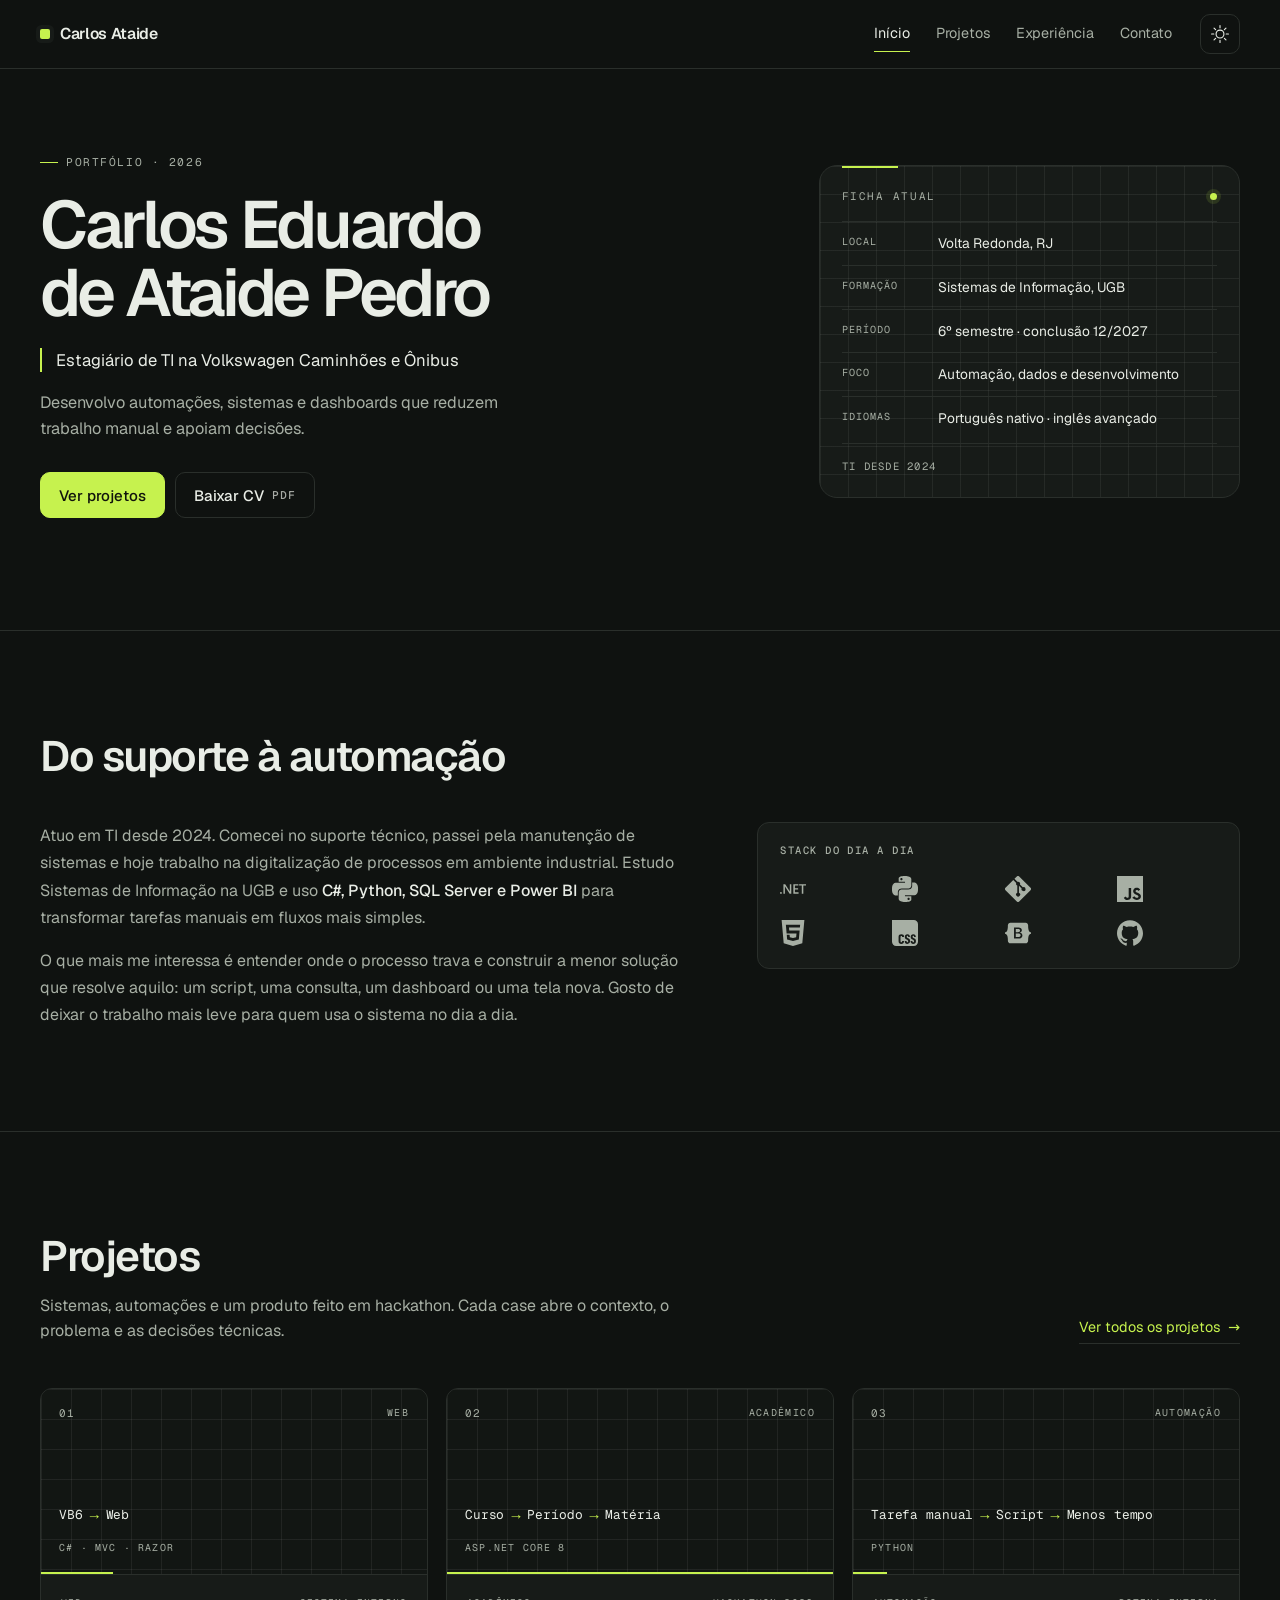
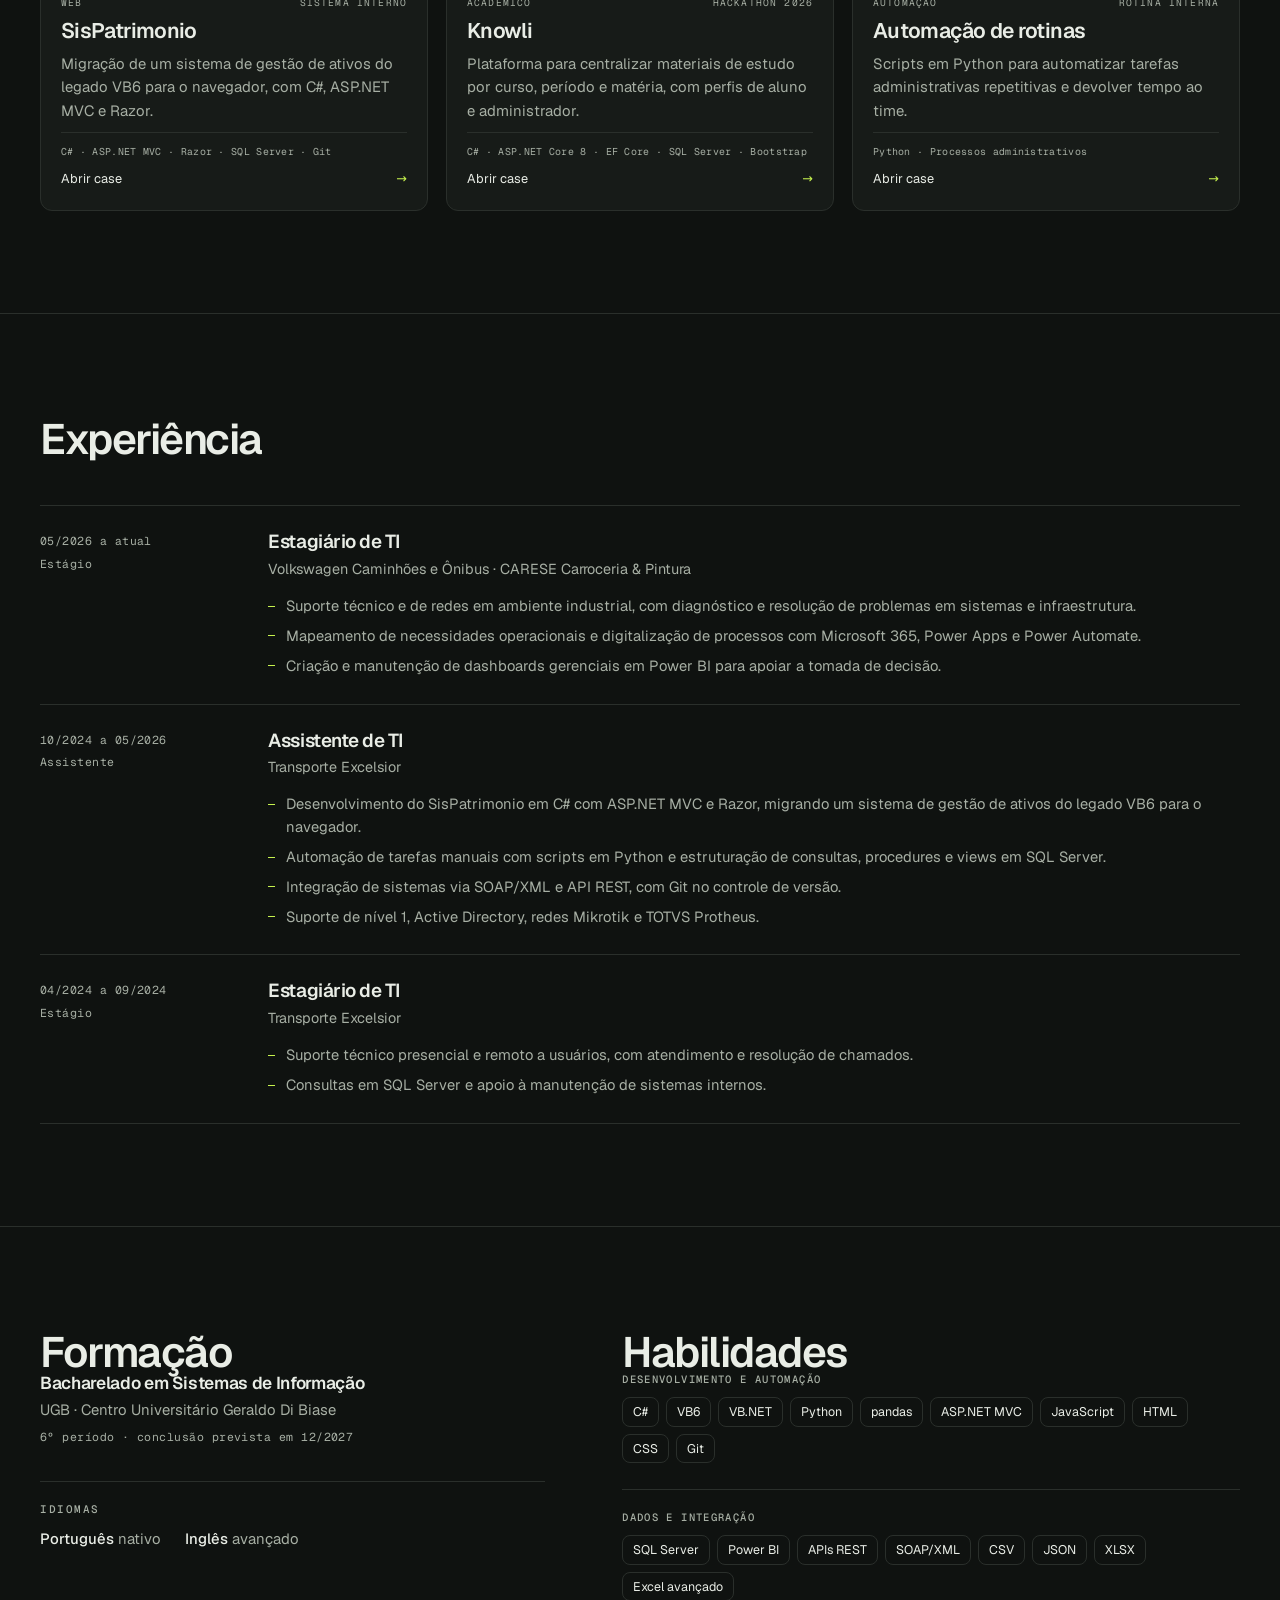
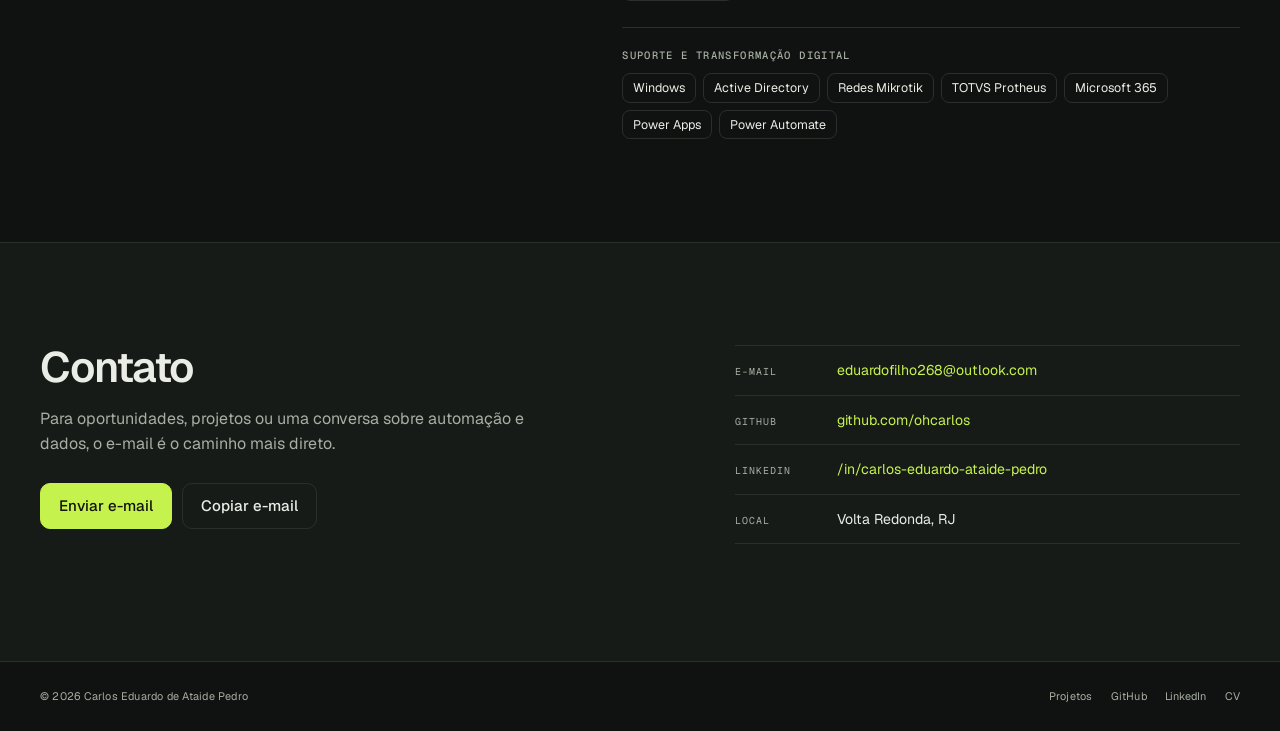
==== index.html @ 1934bbf5 "Portfolio: site pessoal com pagina de projetos" ====
<!doctype html>
<html lang="pt-BR" data-theme="dark">
<head>
  <meta charset="utf-8">
  <meta name="viewport" content="width=device-width, initial-scale=1">
  <title>Carlos Eduardo de Ataide Pedro | Portfólio</title>
  <meta name="description" content="Portfólio de Carlos Eduardo de Ataide Pedro, estudante de Sistemas de Informação em Volta Redonda, RJ. Projetos de desenvolvimento, automação e dados.">
  <meta name="theme-color" content="#0F1210">
  <meta property="og:title" content="Carlos Eduardo de Ataide Pedro | Portfólio">
  <meta property="og:description" content="Estagiário de TI em Volta Redonda, RJ. Sistemas, automação e dados.">
  <meta property="og:type" content="website">
  <meta property="og:locale" content="pt_BR">
  <link rel="icon" href="assets/img/favicon.svg" type="image/svg+xml">
  <script>
    (function () {
      document.documentElement.classList.add("js");
      try {
        var theme = localStorage.getItem("theme");
        if (theme === "light" || theme === "dark") {
          document.documentElement.dataset.theme = theme;
        }
      } catch (error) {}
    })();
  </script>
  <link rel="preload" href="assets/fonts/geist-latin-wght-normal.woff2" as="font" type="font/woff2" crossorigin>
  <link rel="preload" href="assets/fonts/geist-mono-latin-wght-normal.woff2" as="font" type="font/woff2" crossorigin>
  <link rel="stylesheet" href="assets/css/style.css">
  <script src="assets/js/site.js" defer></script>
</head>
<body>
  <a class="skip-link" href="#main-content">Pular para o conteúdo</a>

  <header class="site-header">
    <div class="wrap header-inner">
      <a class="brand" href="index.html" aria-label="Carlos Ataide, início">
        <span class="brand-mark" aria-hidden="true"></span>
        <span class="brand-text">Carlos Ataide</span>
      </a>

      <nav class="site-nav" id="site-nav" aria-label="Principal">
        <ul>
          <li><a href="index.html" data-nav="inicio" aria-current="page">Início</a></li>
          <li><a href="projetos.html" data-nav="projetos">Projetos</a></li>
          <li><a href="index.html#experiencia" data-nav="experiencia">Experiência</a></li>
          <li><a href="index.html#contato" data-nav="contato">Contato</a></li>
        </ul>
      </nav>

      <div class="header-actions">
        <button class="theme-toggle" type="button" data-theme-toggle aria-label="Ativar tema claro">
          <svg class="icon icon-sun" viewBox="0 0 16 16" fill="currentColor" aria-hidden="true" focusable="false">
            <path d="M8 11a3 3 0 1 1 0-6 3 3 0 0 1 0 6m0 1a4 4 0 1 0 0-8 4 4 0 0 0 0 8M8 0a.5.5 0 0 1 .5.5v2a.5.5 0 0 1-1 0v-2A.5.5 0 0 1 8 0m0 13a.5.5 0 0 1 .5.5v2a.5.5 0 0 1-1 0v-2A.5.5 0 0 1 8 13m8-5a.5.5 0 0 1-.5.5h-2a.5.5 0 0 1 0-1h2a.5.5 0 0 1 .5.5M3 8a.5.5 0 0 1-.5.5h-2a.5.5 0 0 1 0-1h2A.5.5 0 0 1 3 8m10.657-5.657a.5.5 0 0 1 0 .707l-1.414 1.415a.5.5 0 1 1-.707-.708l1.414-1.414a.5.5 0 0 1 .707 0m-9.193 9.193a.5.5 0 0 1 0 .707L3.05 13.657a.5.5 0 0 1-.707-.707l1.414-1.414a.5.5 0 0 1 .707 0m9.193 2.121a.5.5 0 0 1-.707 0l-1.414-1.414a.5.5 0 0 1 .707-.707l1.414 1.414a.5.5 0 0 1 0 .707M4.464 4.465a.5.5 0 0 1-.707 0L2.343 3.05a.5.5 0 1 1 .707-.707l1.414 1.414a.5.5 0 0 1 0 .708"/>
          </svg>
          <svg class="icon icon-moon" viewBox="0 0 16 16" fill="currentColor" aria-hidden="true" focusable="false">
            <path d="M6 .278a.77.77 0 0 1 .08.858 7.2 7.2 0 0 0-.878 3.46c0 4.021 3.278 7.277 7.318 7.277q.792-.001 1.533-.16a.79.79 0 0 1 .81.316.73.73 0 0 1-.031.893A8.35 8.35 0 0 1 8.344 16C3.734 16 0 12.286 0 7.71 0 4.266 2.114 1.312 5.124.06A.75.75 0 0 1 6 .278M4.858 1.311A7.27 7.27 0 0 0 1.025 7.71c0 4.02 3.279 7.276 7.319 7.276a7.32 7.32 0 0 0 5.205-2.162q-.506.063-1.029.063c-4.61 0-8.343-3.714-8.343-8.29 0-1.167.242-2.278.681-3.286"/>
            <path d="M10.794 3.148a.217.217 0 0 1 .412 0l.387 1.162c.173.518.579.924 1.097 1.097l1.162.387a.217.217 0 0 1 0 .412l-1.162.387a1.73 1.73 0 0 0-1.097 1.097l-.387 1.162a.217.217 0 0 1-.412 0l-.387-1.162A1.73 1.73 0 0 0 9.31 6.593l-1.162-.387a.217.217 0 0 1 0-.412l1.162-.387a1.73 1.73 0 0 0 1.097-1.097zM13.863.099a.145.145 0 0 1 .274 0l.258.774c.115.346.386.617.732.732l.774.258a.145.145 0 0 1 0 .274l-.774.258a1.16 1.16 0 0 0-.732.732l-.258.774a.145.145 0 0 1-.274 0l-.258-.774a1.16 1.16 0 0 0-.732-.732l-.774-.258a.145.145 0 0 1 0-.274l.774-.258c.346-.115.617-.386.732-.732z"/>
          </svg>
        </button>
      </div>

      <button class="menu-toggle" type="button" data-menu-toggle aria-expanded="false" aria-controls="site-nav" aria-label="Abrir menu">
        <svg class="icon" viewBox="0 0 16 16" fill="currentColor" aria-hidden="true" focusable="false">
          <path fill-rule="evenodd" d="M2.5 12a.5.5 0 0 1 .5-.5h10a.5.5 0 0 1 0 1H3a.5.5 0 0 1-.5-.5m0-4a.5.5 0 0 1 .5-.5h10a.5.5 0 0 1 0 1H3a.5.5 0 0 1-.5-.5m0-4a.5.5 0 0 1 .5-.5h10a.5.5 0 0 1 0 1H3a.5.5 0 0 1-.5-.5"/>
        </svg>
      </button>
    </div>
  </header>

  <main id="main-content">
    <section class="hero" id="inicio" aria-labelledby="hero-title">
      <div class="wrap hero-grid">
        <div class="hero-copy" data-reveal>
          <p class="hero-kicker mono">Portfólio · 2026</p>
          <h1 class="hero-title" id="hero-title">Carlos Eduardo <span>de Ataide Pedro</span></h1>
          <p class="hero-role">Estagiário de TI na Volkswagen Caminhões e Ônibus</p>
          <p class="hero-sub">Desenvolvo automações, sistemas e dashboards que reduzem trabalho manual e apoiam decisões.</p>
          <div class="hero-actions">
            <a class="btn btn-primary" href="projetos.html">Ver projetos</a>
            <a class="btn btn-ghost" href="assets/CV_Carlos_Eduardo.pdf" download>Baixar CV <span class="mono" aria-hidden="true">PDF</span></a>
          </div>
        </div>

        <aside class="id-card" aria-label="Resumo do perfil" data-reveal>
          <div class="id-card-head mono">
            <span>Ficha atual</span>
            <span class="dot" aria-hidden="true"></span>
          </div>
          <dl>
            <div>
              <dt>Local</dt>
              <dd>Volta Redonda, RJ</dd>
            </div>
            <div>
              <dt>Formação</dt>
              <dd>Sistemas de Informação, UGB</dd>
            </div>
            <div>
              <dt>Período</dt>
              <dd>6º semestre · conclusão 12/2027</dd>
            </div>
            <div>
              <dt>Foco</dt>
              <dd>Automação, dados e desenvolvimento</dd>
            </div>
            <div>
              <dt>Idiomas</dt>
              <dd>Português nativo · inglês avançado</dd>
            </div>
          </dl>
          <p class="id-card-foot mono">TI desde 2024</p>
        </aside>
      </div>
    </section>

    <section class="section" id="sobre" aria-labelledby="sobre-title">
      <div class="wrap">
        <div class="section-head">
          <h2 id="sobre-title">Do suporte à automação</h2>
        </div>
        <div class="about-grid">
          <div class="prose" data-reveal>
            <p>Atuo em TI desde 2024. Comecei no suporte técnico, passei pela manutenção de sistemas e hoje trabalho na digitalização de processos em ambiente industrial. Estudo Sistemas de Informação na UGB e uso <strong>C#, Python, SQL Server e Power BI</strong> para transformar tarefas manuais em fluxos mais simples.</p>
            <p>O que mais me interessa é entender onde o processo trava e construir a menor solução que resolve aquilo: um script, uma consulta, um dashboard ou uma tela nova. Gosto de deixar o trabalho mais leve para quem usa o sistema no dia a dia.</p>
          </div>

          <aside class="stack-panel" aria-label="Tecnologias do dia a dia" data-reveal>
            <h3>Stack do dia a dia</h3>
            <ul class="logo-strip">
              <li><span class="logo logo-dotnet" role="img" aria-label=".NET"></span></li>
              <li><span class="logo logo-python" role="img" aria-label="Python"></span></li>
              <li><span class="logo logo-git" role="img" aria-label="Git"></span></li>
              <li><span class="logo logo-javascript" role="img" aria-label="JavaScript"></span></li>
              <li><span class="logo logo-html5" role="img" aria-label="HTML5"></span></li>
              <li><span class="logo logo-css" role="img" aria-label="CSS"></span></li>
              <li><span class="logo logo-bootstrap" role="img" aria-label="Bootstrap"></span></li>
              <li><span class="logo logo-github" role="img" aria-label="GitHub"></span></li>
            </ul>
          </aside>
        </div>
      </div>
    </section>

    <section class="section" id="projetos" aria-labelledby="projetos-title">
      <div class="wrap">
        <div class="section-head section-head-row">
          <div>
            <h2 id="projetos-title">Projetos</h2>
            <p class="section-lede">Sistemas, automações e um produto feito em hackathon. Cada case abre o contexto, o problema e as decisões técnicas.</p>
          </div>
          <a class="text-link" href="projetos.html">Ver todos os projetos <span aria-hidden="true">→</span></a>
        </div>

        <div class="project-grid" data-reveal>
          <a class="project-card" href="projetos.html#sispatrimonio">
            <div class="cover cover-a" aria-hidden="true">
              <span class="cover-index mono">01</span>
              <span class="cover-cat mono">Web</span>
              <span class="cover-flow mono"><span>VB6</span><span class="arrow">→</span><span>Web</span></span>
              <span class="cover-note mono">C# · MVC · Razor</span>
            </div>
            <div class="card-body">
              <div class="card-meta mono"><span>Web</span><span>Sistema interno</span></div>
              <h3 class="card-title">SisPatrimonio</h3>
              <p class="card-summary">Migração de um sistema de gestão de ativos do legado VB6 para o navegador, com C#, ASP.NET MVC e Razor.</p>
              <p class="card-stack mono">C# · ASP.NET MVC · Razor · SQL Server · Git</p>
              <span class="card-cta">Abrir case <span aria-hidden="true">→</span></span>
            </div>
          </a>

          <a class="project-card" href="projetos.html#knowli">
            <div class="cover cover-b" aria-hidden="true">
              <span class="cover-index mono">02</span>
              <span class="cover-cat mono">Acadêmico</span>
              <span class="cover-flow mono"><span>Curso</span><span class="arrow">→</span><span>Período</span><span class="arrow">→</span><span>Matéria</span></span>
              <span class="cover-note mono">ASP.NET Core 8</span>
            </div>
            <div class="card-body">
              <div class="card-meta mono"><span>Acadêmico</span><span>Hackathon 2026</span></div>
              <h3 class="card-title">Knowli</h3>
              <p class="card-summary">Plataforma para centralizar materiais de estudo por curso, período e matéria, com perfis de aluno e administrador.</p>
              <p class="card-stack mono">C# · ASP.NET Core 8 · EF Core · SQL Server · Bootstrap</p>
              <span class="card-cta">Abrir case <span aria-hidden="true">→</span></span>
            </div>
          </a>

          <a class="project-card" href="projetos.html#automacao">
            <div class="cover cover-c" aria-hidden="true">
              <span class="cover-index mono">03</span>
              <span class="cover-cat mono">Automação</span>
              <span class="cover-flow mono"><span>Tarefa manual</span><span class="arrow">→</span><span>Script</span><span class="arrow">→</span><span>Menos tempo</span></span>
              <span class="cover-note mono">Python</span>
            </div>
            <div class="card-body">
              <div class="card-meta mono"><span>Automação</span><span>Rotina interna</span></div>
              <h3 class="card-title">Automação de rotinas</h3>
              <p class="card-summary">Scripts em Python para automatizar tarefas administrativas repetitivas e devolver tempo ao time.</p>
              <p class="card-stack mono">Python · Processos administrativos</p>
              <span class="card-cta">Abrir case <span aria-hidden="true">→</span></span>
            </div>
          </a>
        </div>
      </div>
    </section>

    <section class="section" id="experiencia" aria-labelledby="experiencia-title">
      <div class="wrap">
        <div class="section-head">
          <h2 id="experiencia-title">Experiência</h2>
        </div>

        <ol class="timeline" data-reveal>
          <li class="timeline-item">
            <div class="timeline-meta mono">
              <span>05/2026 a atual</span>
              <span>Estágio</span>
            </div>
            <div class="timeline-body">
              <h3>Estagiário de TI</h3>
              <p class="timeline-org">Volkswagen Caminhões e Ônibus · CARESE Carroceria &amp; Pintura</p>
              <ul class="timeline-list">
                <li>Suporte técnico e de redes em ambiente industrial, com diagnóstico e resolução de problemas em sistemas e infraestrutura.</li>
                <li>Mapeamento de necessidades operacionais e digitalização de processos com Microsoft 365, Power Apps e Power Automate.</li>
                <li>Criação e manutenção de dashboards gerenciais em Power BI para apoiar a tomada de decisão.</li>
              </ul>
            </div>
          </li>

          <li class="timeline-item">
            <div class="timeline-meta mono">
              <span>10/2024 a 05/2026</span>
              <span>Assistente</span>
            </div>
            <div class="timeline-body">
              <h3>Assistente de TI</h3>
              <p class="timeline-org">Transporte Excelsior</p>
              <ul class="timeline-list">
                <li>Desenvolvimento do SisPatrimonio em C# com ASP.NET MVC e Razor, migrando um sistema de gestão de ativos do legado VB6 para o navegador.</li>
                <li>Automação de tarefas manuais com scripts em Python e estruturação de consultas, procedures e views em SQL Server.</li>
                <li>Integração de sistemas via SOAP/XML e API REST, com Git no controle de versão.</li>
                <li>Suporte de nível 1, Active Directory, redes Mikrotik e TOTVS Protheus.</li>
              </ul>
            </div>
          </li>

          <li class="timeline-item">
            <div class="timeline-meta mono">
              <span>04/2024 a 09/2024</span>
              <span>Estágio</span>
            </div>
            <div class="timeline-body">
              <h3>Estagiário de TI</h3>
              <p class="timeline-org">Transporte Excelsior</p>
              <ul class="timeline-list">
                <li>Suporte técnico presencial e remoto a usuários, com atendimento e resolução de chamados.</li>
                <li>Consultas em SQL Server e apoio à manutenção de sistemas internos.</li>
              </ul>
            </div>
          </li>
        </ol>
      </div>
    </section>

    <section class="section" id="formacao" aria-labelledby="formacao-title">
      <div class="wrap split-grid">
        <div data-reveal>
          <h2 id="formacao-title">Formação</h2>
          <div class="edu">
            <h3>Bacharelado em Sistemas de Informação</h3>
            <p>UGB · Centro Universitário Geraldo Di Biase</p>
            <p class="mono">6º período · conclusão prevista em 12/2027</p>
          </div>

          <h3 class="subhead">Idiomas</h3>
          <ul class="inline-list">
            <li><strong>Português</strong> nativo</li>
            <li><strong>Inglês</strong> avançado</li>
          </ul>
        </div>

        <div data-reveal>
          <h2>Habilidades</h2>

          <div class="skill-group">
            <h3>Desenvolvimento e automação</h3>
            <ul class="chips">
              <li>C#</li>
              <li>VB6</li>
              <li>VB.NET</li>
              <li>Python</li>
              <li>pandas</li>
              <li>ASP.NET MVC</li>
              <li>JavaScript</li>
              <li>HTML</li>
              <li>CSS</li>
              <li>Git</li>
            </ul>
          </div>

          <div class="skill-group">
            <h3>Dados e integração</h3>
            <ul class="chips">
              <li>SQL Server</li>
              <li>Power BI</li>
              <li>APIs REST</li>
              <li>SOAP/XML</li>
              <li>CSV</li>
              <li>JSON</li>
              <li>XLSX</li>
              <li>Excel avançado</li>
            </ul>
          </div>

          <div class="skill-group">
            <h3>Suporte e transformação digital</h3>
            <ul class="chips">
              <li>Windows</li>
              <li>Active Directory</li>
              <li>Redes Mikrotik</li>
              <li>TOTVS Protheus</li>
              <li>Microsoft 365</li>
              <li>Power Apps</li>
              <li>Power Automate</li>
            </ul>
          </div>
        </div>
      </div>
    </section>

    <section class="section section-contact" id="contato" aria-labelledby="contato-title">
      <div class="wrap contact-grid">
        <div data-reveal>
          <h2 id="contato-title">Contato</h2>
          <p class="contact-copy">Para oportunidades, projetos ou uma conversa sobre automação e dados, o e-mail é o caminho mais direto.</p>
          <div class="contact-actions">
            <a class="btn btn-primary" href="mailto:eduardofilho268@outlook.com">Enviar e-mail</a>
            <button class="btn btn-ghost" type="button" data-copy-email="eduardofilho268@outlook.com">Copiar e-mail</button>
          </div>
          <p class="copy-status mono" role="status" aria-live="polite" data-copy-status></p>
        </div>

        <ul class="contact-list" data-reveal>
          <li><span class="mono">E-mail</span><a href="mailto:eduardofilho268@outlook.com">eduardofilho268@outlook.com</a></li>
          <li><span class="mono">GitHub</span><a href="https://github.com/ohcarlos" target="_blank" rel="noopener noreferrer">github.com/ohcarlos<span class="sr-only"> (abre em nova aba)</span></a></li>
          <li><span class="mono">LinkedIn</span><a href="https://www.linkedin.com/in/carlos-eduardo-ataide-pedro-3435bb248/" target="_blank" rel="noopener noreferrer">/in/carlos-eduardo-ataide-pedro<span class="sr-only"> (abre em nova aba)</span></a></li>
          <li><span class="mono">Local</span><span>Volta Redonda, RJ</span></li>
        </ul>
      </div>
    </section>
  </main>

  <footer class="site-footer">
    <div class="wrap footer-inner">
      <p>© <span data-year>2026</span> Carlos Eduardo de Ataide Pedro</p>
      <ul class="footer-links">
        <li><a href="projetos.html">Projetos</a></li>
        <li><a href="https://github.com/ohcarlos" target="_blank" rel="noopener noreferrer">GitHub</a></li>
        <li><a href="https://www.linkedin.com/in/carlos-eduardo-ataide-pedro-3435bb248/" target="_blank" rel="noopener noreferrer">LinkedIn</a></li>
        <li><a href="assets/CV_Carlos_Eduardo.pdf" download>CV</a></li>
      </ul>
    </div>
  </footer>
</body>
</html>
---- assets/css/style.css ----
/* ==========================================================================
   Portfólio · Carlos Eduardo de Ataide Pedro
   Grafite + verde-lima. CSS nativo, sem build.
   Camadas: header 20, menu 30, dialog 100.
   ========================================================================== */

@font-face {
  font-family: "Geist";
  src: url("../fonts/geist-latin-wght-normal.woff2") format("woff2-variations");
  font-weight: 100 900;
  font-style: normal;
  font-display: swap;
  unicode-range: U+0000-00FF, U+0131, U+0152-0153, U+02BB-02BC, U+02C6, U+02DA,
    U+02DC, U+0304, U+0308, U+0329, U+2000-206F, U+20AC, U+2122, U+2191, U+2193,
    U+2212, U+2215, U+FEFF, U+FFFD;
}

@font-face {
  font-family: "Geist";
  src: url("../fonts/geist-latin-ext-wght-normal.woff2") format("woff2-variations");
  font-weight: 100 900;
  font-style: normal;
  font-display: swap;
  unicode-range: U+0100-02BA, U+02BD-02C5, U+02C7-02CC, U+02CE-02D7, U+02DD-02FF,
    U+0304, U+0308, U+0329, U+1D00-1DBF, U+1E00-1E9F, U+1EF2-1EFF, U+2020,
    U+20A0-20AB, U+20AD-20C0, U+2113, U+2C60-2C7F, U+A720-A7FF;
}

@font-face {
  font-family: "Geist Mono";
  src: url("../fonts/geist-mono-latin-wght-normal.woff2") format("woff2-variations");
  font-weight: 100 900;
  font-style: normal;
  font-display: swap;
  unicode-range: U+0000-00FF, U+0131, U+0152-0153, U+02BB-02BC, U+02C6, U+02DA,
    U+02DC, U+0304, U+0308, U+0329, U+2000-206F, U+20AC, U+2122, U+2191, U+2193,
    U+2212, U+2215, U+FEFF, U+FFFD;
}

@font-face {
  font-family: "Geist Mono";
  src: url("../fonts/geist-mono-latin-ext-wght-normal.woff2") format("woff2-variations");
  font-weight: 100 900;
  font-style: normal;
  font-display: swap;
  unicode-range: U+0100-02BA, U+02BD-02C5, U+02C7-02CC, U+02CE-02D7, U+02DD-02FF,
    U+0304, U+0308, U+0329, U+1D00-1DBF, U+1E00-1E9F, U+1EF2-1EFF, U+2020,
    U+20A0-20AB, U+20AD-20C0, U+2113, U+2C60-2C7F, U+A720-A7FF;
}

:root {
  color-scheme: dark;
  --base: #0f1210;
  --surface: #171b18;
  --surface-2: #1d221e;
  --cover: #121613;
  --text: #e9ede6;
  --muted: #a7afa4;
  --line: #2a2f2b;
  --accent: #c6f24e;
  --accent-strong: #d6f97a;
  --accent-ink: #10130c;
  --focus: #c6f24e;
  --link: #c6f24e;
  --grid: rgba(233, 237, 230, 0.07);
  --radius: 12px;
  --radius-lg: 18px;
  --pill: 999px;
  --max: 1200px;
  --font-sans: "Geist", ui-sans-serif, system-ui, -apple-system, "Segoe UI", sans-serif;
  --font-mono: "Geist Mono", ui-monospace, "Cascadia Mono", "Courier New", monospace;
  --ease: cubic-bezier(0.16, 1, 0.3, 1);
}

[data-theme="light"] {
  color-scheme: light;
  --base: #f2f4ee;
  --surface: #fafbf6;
  --surface-2: #e9ece4;
  --cover: #e6eae0;
  --text: #171b17;
  --muted: #55604f;
  --line: #d6dad1;
  --accent: #c6f24e;
  --accent-strong: #b8e63f;
  --accent-ink: #10130c;
  --focus: #3f5a00;
  --link: #3f5a00;
  --grid: rgba(23, 27, 23, 0.08);
}

*,
*::before,
*::after {
  box-sizing: border-box;
}

html {
  scroll-behavior: smooth;
  scroll-padding-top: 88px;
  -webkit-text-size-adjust: 100%;
}

body {
  margin: 0;
  background: var(--base);
  color: var(--text);
  font-family: var(--font-sans);
  font-size: 1rem;
  line-height: 1.6;
  -webkit-font-smoothing: antialiased;
  text-rendering: optimizeLegibility;
}

h1,
h2,
h3,
p,
dl,
dd,
figure {
  margin: 0;
}

h1,
h2,
h3 {
  font-weight: 600;
  line-height: 1.05;
  letter-spacing: -0.035em;
  text-wrap: balance;
}

ul,
ol {
  margin: 0;
  padding: 0;
}

a {
  color: var(--link);
  text-decoration-thickness: 1px;
  text-underline-offset: 3px;
}

a:hover {
  text-decoration-color: var(--accent);
}

button {
  font: inherit;
  color: inherit;
}

::selection {
  background: var(--accent);
  color: var(--accent-ink);
}

:focus-visible {
  outline: 2px solid var(--focus);
  outline-offset: 3px;
}

.mono {
  font-family: var(--font-mono);
  font-feature-settings: "ss01" 1;
}

.sr-only {
  position: absolute;
  width: 1px;
  height: 1px;
  padding: 0;
  margin: -1px;
  overflow: hidden;
  clip: rect(0, 0, 0, 0);
  white-space: nowrap;
  border: 0;
}

.skip-link {
  position: fixed;
  top: 12px;
  left: 12px;
  z-index: 200;
  padding: 10px 14px;
  border-radius: 8px;
  background: var(--accent);
  color: var(--accent-ink);
  font-weight: 600;
  text-decoration: none;
  transform: translateY(-160%);
  transition: transform 0.2s var(--ease);
}

.skip-link:focus {
  transform: translateY(0);
}

.wrap {
  width: min(100% - 40px, var(--max));
  margin-inline: auto;
}

/* Header ------------------------------------------------------------------ */

.site-header {
  position: sticky;
  top: 0;
  z-index: 20;
  background: var(--base);
  border-bottom: 1px solid var(--line);
}

.header-inner {
  display: flex;
  align-items: center;
  gap: 28px;
  min-height: 68px;
}

.brand {
  display: inline-flex;
  align-items: center;
  gap: 10px;
  color: var(--text);
  text-decoration: none;
  font-weight: 600;
  letter-spacing: -0.02em;
  white-space: nowrap;
}

.brand-mark {
  width: 10px;
  height: 10px;
  background: var(--accent);
  border-radius: 2px;
  box-shadow: 0 0 0 4px var(--surface);
}

.brand-text {
  font-size: 0.98rem;
}

.site-nav {
  margin-left: auto;
}

.site-nav ul {
  display: flex;
  align-items: center;
  gap: 26px;
  list-style: none;
}

.site-nav a {
  display: inline-block;
  padding: 6px 0;
  color: var(--muted);
  font-size: 0.9rem;
  text-decoration: none;
  border-bottom: 1px solid transparent;
  transition: color 0.2s ease, border-color 0.2s ease;
}

.site-nav a:hover {
  color: var(--text);
}

.site-nav a[aria-current] {
  color: var(--text);
  border-bottom-color: var(--accent);
}

.header-actions {
  display: flex;
  align-items: center;
  gap: 8px;
}

.menu-toggle,
.theme-toggle {
  display: inline-flex;
  align-items: center;
  justify-content: center;
  width: 40px;
  height: 40px;
  padding: 0;
  border: 1px solid var(--line);
  border-radius: 10px;
  background: transparent;
  color: var(--text);
  cursor: pointer;
  transition: border-color 0.2s ease, background-color 0.2s ease;
}

.menu-toggle:hover,
.theme-toggle:hover {
  border-color: var(--accent);
  background: var(--surface);
}

.menu-toggle {
  display: none;
}

.icon {
  width: 18px;
  height: 18px;
  display: block;
}

[data-theme="dark"] .icon-moon,
[data-theme="light"] .icon-sun {
  display: none;
}

/* Botões ------------------------------------------------------------------ */

.btn {
  display: inline-flex;
  align-items: center;
  justify-content: center;
  gap: 8px;
  min-height: 46px;
  padding: 0 18px;
  border: 1px solid transparent;
  border-radius: 10px;
  font-size: 0.94rem;
  font-weight: 500;
  line-height: 1;
  text-decoration: none;
  white-space: nowrap;
  cursor: pointer;
  transition: transform 0.18s var(--ease), background-color 0.18s ease,
    border-color 0.18s ease;
}

.btn:hover {
  transform: translateY(-1px);
}

.btn:active {
  transform: translateY(1px);
}

.btn-primary {
  background: var(--accent);
  border-color: var(--accent);
  color: var(--accent-ink);
}

.btn-primary:hover {
  background: var(--accent-strong);
  border-color: var(--accent-strong);
}

.btn-ghost {
  background: transparent;
  border-color: var(--line);
  color: var(--text);
}

.btn-ghost:hover {
  border-color: var(--accent);
  background: var(--surface);
}

/* Hero -------------------------------------------------------------------- */

.hero {
  padding-block: clamp(44px, 6vw, 76px) clamp(56px, 9vw, 112px);
}

.hero-grid {
  display: grid;
  grid-template-columns: minmax(0, 1.25fr) minmax(280px, 0.75fr);
  gap: clamp(32px, 6vw, 80px);
  align-items: center;
}

.hero-kicker {
  display: inline-flex;
  align-items: center;
  gap: 8px;
  margin-bottom: 20px;
  color: var(--muted);
  font-size: 0.7rem;
  letter-spacing: 0.14em;
  text-transform: uppercase;
}

.hero-kicker::before {
  content: "";
  width: 18px;
  height: 1px;
  background: var(--accent);
}

.hero-title {
  font-size: clamp(2.6rem, 5.2vw, 4.35rem);
  line-height: 1.01;
  letter-spacing: -0.05em;
  max-width: 13ch;
}

.hero-title span {
  display: block;
}

.hero-role {
  margin-top: 22px;
  padding-left: 14px;
  border-left: 2px solid var(--accent);
  font-size: clamp(1rem, 1.3vw, 1.12rem);
  line-height: 1.45;
}

.hero-sub {
  margin-top: 18px;
  max-width: 46ch;
  color: var(--muted);
  font-size: 1.02rem;
  line-height: 1.6;
}

.hero-actions {
  display: flex;
  flex-wrap: wrap;
  gap: 10px;
  margin-top: 30px;
}

.hero-actions .mono {
  font-size: 0.7rem;
  letter-spacing: 0.1em;
  opacity: 0.7;
}

/* Ficha de identificação -------------------------------------------------- */

.id-card {
  position: relative;
  padding: 22px;
  border: 1px solid var(--line);
  border-radius: var(--radius-lg);
  background-color: var(--surface);
  background-image: linear-gradient(var(--grid) 1px, transparent 1px),
    linear-gradient(90deg, var(--grid) 1px, transparent 1px);
  background-size: 28px 28px;
  overflow: hidden;
}

.id-card::after {
  content: "";
  position: absolute;
  top: 0;
  left: 22px;
  width: 56px;
  height: 2px;
  background: var(--accent);
}

.id-card-head {
  display: flex;
  align-items: center;
  justify-content: space-between;
  padding-bottom: 16px;
  color: var(--muted);
  font-size: 0.68rem;
  letter-spacing: 0.14em;
  text-transform: uppercase;
}

.dot {
  width: 7px;
  height: 7px;
  border-radius: 50%;
  background: var(--accent);
  box-shadow: 0 0 0 4px rgba(198, 242, 78, 0.12);
}

.id-card dl > div {
  display: grid;
  grid-template-columns: 84px minmax(0, 1fr);
  gap: 12px;
  padding: 11px 0;
  border-top: 1px solid var(--line);
}

.id-card dt {
  color: var(--muted);
  font-family: var(--font-mono);
  font-size: 0.63rem;
  letter-spacing: 0.1em;
  text-transform: uppercase;
  line-height: 1.8;
}

.id-card dd {
  font-size: 0.86rem;
  line-height: 1.5;
}

.id-card-foot {
  margin-top: 4px;
  padding-top: 14px;
  border-top: 1px solid var(--line);
  color: var(--muted);
  font-size: 0.66rem;
  letter-spacing: 0.12em;
  text-transform: uppercase;
}

/* Seções ------------------------------------------------------------------ */

.section {
  padding-block: clamp(56px, 8vw, 104px);
  border-top: 1px solid var(--line);
  scroll-margin-top: 84px;
}

.section-head {
  margin-bottom: clamp(28px, 4vw, 44px);
}

.section-head-row {
  display: flex;
  align-items: flex-end;
  justify-content: space-between;
  gap: 24px;
  flex-wrap: wrap;
}

h2 {
  font-size: clamp(1.85rem, 3.4vw, 2.65rem);
}

.section-lede {
  margin-top: 14px;
  max-width: 62ch;
  color: var(--muted);
  font-size: 1rem;
}

.text-link {
  display: inline-flex;
  align-items: center;
  gap: 8px;
  font-size: 0.9rem;
  text-decoration: none;
  padding-bottom: 4px;
  border-bottom: 1px solid var(--line);
}

.text-link:hover {
  border-bottom-color: var(--accent);
}

.text-link span {
  color: var(--accent);
}

/* Sobre ------------------------------------------------------------------- */

.about-grid {
  display: grid;
  grid-template-columns: minmax(0, 1.15fr) minmax(260px, 0.85fr);
  gap: clamp(28px, 5vw, 72px);
  align-items: start;
}

.prose p {
  max-width: 64ch;
  color: var(--muted);
  font-size: 1rem;
  line-height: 1.7;
}

.prose p + p {
  margin-top: 16px;
}

.prose strong {
  color: var(--text);
  font-weight: 500;
}

.stack-panel {
  padding: 22px;
  border: 1px solid var(--line);
  border-radius: var(--radius);
  background: var(--surface);
}

.stack-panel h3 {
  margin-bottom: 20px;
  color: var(--muted);
  font-family: var(--font-mono);
  font-size: 0.66rem;
  font-weight: 500;
  letter-spacing: 0.14em;
  text-transform: uppercase;
}

.logo-strip {
  list-style: none;
  display: grid;
  grid-template-columns: repeat(4, 1fr);
  gap: 18px 12px;
}

.logo {
  display: block;
  width: 26px;
  height: 26px;
  background: currentColor;
  color: var(--muted);
  -webkit-mask: var(--logo) center / contain no-repeat;
  mask: var(--logo) center / contain no-repeat;
  transition: color 0.2s ease;
}

.logo:hover {
  color: var(--text);
}

.logo-dotnet {
  --logo: url("../img/logos/dotnet.svg");
}

.logo-python {
  --logo: url("../img/logos/python.svg");
}

.logo-git {
  --logo: url("../img/logos/git.svg");
}

.logo-javascript {
  --logo: url("../img/logos/javascript.svg");
}

.logo-html5 {
  --logo: url("../img/logos/html5.svg");
}

.logo-css {
  --logo: url("../img/logos/css.svg");
}

.logo-bootstrap {
  --logo: url("../img/logos/bootstrap.svg");
}

.logo-github {
  --logo: url("../img/logos/github.svg");
}

/* Projetos ---------------------------------------------------------------- */

.project-grid {
  display: grid;
  grid-template-columns: repeat(3, minmax(0, 1fr));
  gap: 18px;
}

.project-card {
  display: flex;
  flex-direction: column;
  min-width: 0;
  border: 1px solid var(--line);
  border-radius: var(--radius);
  background: var(--surface);
  color: var(--text);
  text-decoration: none;
  overflow: hidden;
  transition: transform 0.25s var(--ease), border-color 0.25s ease;
}

.project-card:hover {
  border-color: var(--accent);
  transform: translateY(-3px);
}

.cover {
  position: relative;
  display: flex;
  flex-direction: column;
  justify-content: flex-end;
  gap: 14px;
  min-height: 186px;
  padding: 18px;
  border-bottom: 1px solid var(--line);
  background-color: var(--cover);
  background-image: linear-gradient(var(--grid) 1px, transparent 1px),
    linear-gradient(90deg, var(--grid) 1px, transparent 1px);
  background-size: 30px 30px;
}

.cover::after {
  content: "";
  position: absolute;
  left: 0;
  bottom: 0;
  width: var(--cover-line, 64px);
  height: 2px;
  background: var(--accent);
}

.cover-a {
  --cover-line: 72px;
}

.cover-b {
  --cover-line: 100%;
}

.cover-c {
  --cover-line: 34px;
}

.cover-index {
  position: absolute;
  top: 16px;
  left: 18px;
  color: var(--muted);
  font-size: 0.68rem;
  letter-spacing: 0.12em;
}

.cover-cat {
  position: absolute;
  top: 16px;
  right: 18px;
  color: var(--muted);
  font-size: 0.62rem;
  letter-spacing: 0.14em;
  text-transform: uppercase;
}

.cover-flow {
  display: flex;
  flex-wrap: wrap;
  align-items: center;
  gap: 7px;
  padding-right: 12px;
  color: var(--text);
  font-size: 0.8rem;
  letter-spacing: -0.01em;
  line-height: 1.4;
}

.cover-flow .arrow {
  color: var(--accent);
  font-size: 0.95rem;
}

.cover-note {
  color: var(--muted);
  font-size: 0.62rem;
  letter-spacing: 0.12em;
  text-transform: uppercase;
}

.card-body {
  display: flex;
  flex: 1;
  flex-direction: column;
  gap: 10px;
  padding: 20px;
}

.card-meta {
  display: flex;
  justify-content: space-between;
  gap: 10px;
  color: var(--muted);
  font-size: 0.6rem;
  letter-spacing: 0.12em;
  text-transform: uppercase;
}

.card-title {
  font-size: 1.32rem;
  letter-spacing: -0.03em;
}

.card-summary {
  color: var(--muted);
  font-size: 0.93rem;
  line-height: 1.55;
}

.card-stack {
  margin-top: auto;
  padding-top: 12px;
  border-top: 1px solid var(--line);
  color: var(--muted);
  font-size: 0.62rem;
  letter-spacing: 0.03em;
  line-height: 1.5;
}

.card-cta {
  display: flex;
  align-items: center;
  justify-content: space-between;
  gap: 10px;
  color: var(--text);
  font-size: 0.8rem;
}

.card-cta span {
  color: var(--accent);
  transition: transform 0.2s var(--ease);
}

.project-card:hover .card-cta span {
  transform: translateX(4px);
}

/* Experiência ------------------------------------------------------------- */

.timeline {
  list-style: none;
}

.timeline-item {
  display: grid;
  grid-template-columns: 190px minmax(0, 1fr);
  gap: clamp(16px, 3vw, 48px);
  padding-block: 26px;
  border-top: 1px solid var(--line);
}

.timeline-item:last-child {
  border-bottom: 1px solid var(--line);
}

.timeline-meta {
  display: flex;
  flex-direction: column;
  gap: 4px;
  color: var(--muted);
  font-size: 0.72rem;
  letter-spacing: 0.04em;
}

.timeline-org {
  margin-top: 6px;
  color: var(--muted);
  font-size: 0.9rem;
}

.timeline-body h3 {
  font-size: 1.18rem;
  letter-spacing: -0.025em;
}

.timeline-list {
  list-style: none;
  margin-top: 14px;
  display: grid;
  gap: 7px;
}

.timeline-list li {
  position: relative;
  padding-left: 18px;
  color: var(--muted);
  font-size: 0.92rem;
  line-height: 1.55;
}

.timeline-list li::before {
  content: "";
  position: absolute;
  top: 0.72em;
  left: 0;
  width: 7px;
  height: 1px;
  background: var(--accent);
}

/* Formação e habilidades -------------------------------------------------- */

.split-grid {
  display: grid;
  grid-template-columns: minmax(0, 0.9fr) minmax(0, 1.1fr);
  gap: clamp(32px, 6vw, 80px);
  align-items: start;
}

.edu h3,
.skill-group h3,
.subhead {
  font-size: 1.08rem;
  letter-spacing: -0.02em;
}

.edu p {
  margin-top: 6px;
  color: var(--muted);
  font-size: 0.93rem;
}

.edu .mono {
  font-size: 0.72rem;
  letter-spacing: 0.04em;
}

.subhead {
  margin-top: 34px;
  padding-top: 22px;
  border-top: 1px solid var(--line);
  font-family: var(--font-mono);
  font-size: 0.68rem;
  font-weight: 500;
  letter-spacing: 0.14em;
  text-transform: uppercase;
  color: var(--muted);
}

.inline-list {
  display: flex;
  flex-wrap: wrap;
  gap: 8px 24px;
  margin-top: 12px;
  list-style: none;
  color: var(--muted);
  font-size: 0.93rem;
}

.inline-list strong {
  color: var(--text);
  font-weight: 500;
}

.skill-group + .skill-group {
  margin-top: 26px;
  padding-top: 22px;
  border-top: 1px solid var(--line);
}

.skill-group h3 {
  margin-bottom: 12px;
  font-family: var(--font-mono);
  font-size: 0.66rem;
  font-weight: 500;
  letter-spacing: 0.13em;
  text-transform: uppercase;
  color: var(--muted);
}

.chips {
  display: flex;
  flex-wrap: wrap;
  gap: 7px;
  list-style: none;
}

.chips li {
  padding: 5px 10px;
  border: 1px solid var(--line);
  border-radius: 8px;
  color: var(--text);
  font-size: 0.78rem;
  line-height: 1.4;
}

/* Contato ----------------------------------------------------------------- */

.section-contact {
  background: var(--surface);
}

.contact-grid {
  display: grid;
  grid-template-columns: minmax(0, 1.1fr) minmax(280px, 0.9fr);
  gap: clamp(32px, 6vw, 80px);
  align-items: start;
}

.contact-copy {
  margin-top: 16px;
  max-width: 46ch;
  color: var(--muted);
}

.contact-actions {
  display: flex;
  flex-wrap: wrap;
  gap: 10px;
  margin-top: 26px;
}

.copy-status {
  min-height: 1.6em;
  margin-top: 12px;
  color: var(--accent);
  font-size: 0.7rem;
  letter-spacing: 0.04em;
}

.contact-list {
  list-style: none;
}

.contact-list li {
  display: grid;
  grid-template-columns: 90px minmax(0, 1fr);
  gap: 12px;
  align-items: baseline;
  padding: 13px 0;
  border-top: 1px solid var(--line);
}

.contact-list li:last-child {
  border-bottom: 1px solid var(--line);
}

.contact-list .mono {
  color: var(--muted);
  font-size: 0.62rem;
  letter-spacing: 0.11em;
  text-transform: uppercase;
}

.contact-list a,
.contact-list span {
  font-size: 0.88rem;
  overflow-wrap: anywhere;
}

.contact-list a {
  text-decoration: none;
}

.contact-list a:hover {
  text-decoration: underline;
}

/* Rodapé ------------------------------------------------------------------ */

.site-footer {
  border-top: 1px solid var(--line);
  padding-block: 26px;
}

.footer-inner {
  display: flex;
  flex-wrap: wrap;
  align-items: center;
  justify-content: space-between;
  gap: 12px 24px;
  color: var(--muted);
  font-size: 0.68rem;
  letter-spacing: 0.02em;
}

.footer-links {
  display: flex;
  gap: 18px;
  list-style: none;
}

.footer-links a {
  color: var(--muted);
  text-decoration: none;
}

.footer-links a:hover {
  color: var(--text);
}

/* Página de projetos ------------------------------------------------------ */

.page-head {
  padding-block: clamp(48px, 7vw, 84px) clamp(28px, 4vw, 44px);
}

.page-head .hero-kicker {
  margin-bottom: 16px;
}

.page-head h1 {
  font-size: clamp(2.8rem, 6vw, 4.6rem);
  letter-spacing: -0.055em;
}

.page-lede {
  margin-top: 18px;
  max-width: 58ch;
  color: var(--muted);
  font-size: 1rem;
}

.project-count {
  margin-top: 24px;
  color: var(--muted);
  font-size: 0.7rem;
  letter-spacing: 0.1em;
  text-transform: uppercase;
}

.projects-section {
  padding-bottom: clamp(64px, 9vw, 112px);
}

.filters {
  display: flex;
  flex-wrap: wrap;
  gap: 6px;
  padding-bottom: 22px;
  border-bottom: 1px solid var(--line);
}

.filter-tab {
  min-height: 40px;
  padding: 0 16px;
  border: 1px solid var(--line);
  border-radius: var(--pill);
  background: transparent;
  color: var(--muted);
  font-size: 0.83rem;
  cursor: pointer;
  transition: color 0.18s ease, background-color 0.18s ease,
    border-color 0.18s ease;
}

.filter-tab:hover {
  color: var(--text);
  border-color: var(--muted);
}

.filter-tab[aria-selected="true"] {
  background: var(--accent);
  border-color: var(--accent);
  color: var(--accent-ink);
  font-weight: 500;
}

.project-grid-page {
  margin-top: 28px;
}

.empty-state {
  margin-top: 28px;
  padding: 48px 24px;
  border: 1px dashed var(--line);
  border-radius: var(--radius);
  text-align: center;
}

.empty-state p {
  color: var(--muted);
}

.empty-state .btn {
  margin-top: 18px;
}

.noscript-note {
  margin-top: 28px;
  padding: 18px;
  border: 1px solid var(--line);
  border-radius: var(--radius);
  color: var(--muted);
}

.page-cta {
  display: flex;
  flex-wrap: wrap;
  align-items: center;
  justify-content: space-between;
  gap: 16px 24px;
  margin-top: 44px;
  padding-top: 28px;
  border-top: 1px solid var(--line);
}

.page-cta p {
  max-width: 48ch;
  color: var(--muted);
  font-size: 0.95rem;
}

/* Dialog do case ---------------------------------------------------------- */

.case-dialog {
  width: min(760px, calc(100vw - 28px));
  max-height: 88dvh;
  padding: 0;
  border: 1px solid var(--line);
  border-radius: var(--radius-lg);
  background: var(--base);
  color: var(--text);
  overflow: hidden;
}

.case-dialog::backdrop {
  background: rgba(6, 8, 6, 0.74);
  backdrop-filter: blur(4px);
}

.case-scroll {
  max-height: 88dvh;
  overflow-y: auto;
  overscroll-behavior: contain;
}

.case-close {
  position: absolute;
  top: 14px;
  right: 14px;
  z-index: 1;
  display: inline-flex;
  align-items: center;
  justify-content: center;
  width: 38px;
  height: 38px;
  border: 1px solid var(--line);
  border-radius: 50%;
  background: var(--surface);
  color: var(--text);
  cursor: pointer;
}

.case-close:hover {
  border-color: var(--accent);
}

.case-head {
  padding: 30px 30px 24px;
  border-bottom: 1px solid var(--line);
  background-color: var(--surface);
  background-image: linear-gradient(var(--grid) 1px, transparent 1px),
    linear-gradient(90deg, var(--grid) 1px, transparent 1px);
  background-size: 30px 30px;
}

.case-kicker {
  margin-bottom: 14px;
  padding-right: 48px;
  color: var(--muted);
  font-size: 0.66rem;
  letter-spacing: 0.12em;
  text-transform: uppercase;
}

.case-head h2 {
  padding-right: 40px;
  font-size: clamp(1.9rem, 4vw, 2.6rem);
}

.case-summary {
  margin-top: 12px;
  max-width: 58ch;
  color: var(--muted);
  font-size: 0.96rem;
  line-height: 1.6;
}

.case-body {
  padding: 26px 30px 32px;
  display: grid;
  gap: 24px;
}

.case-flow ol {
  display: flex;
  flex-wrap: wrap;
  align-items: center;
  gap: 8px;
  list-style: none;
}

.case-flow li {
  padding: 8px 12px;
  border: 1px solid var(--line);
  border-radius: 8px;
  background: var(--surface);
  color: var(--text);
  font-size: 0.7rem;
  letter-spacing: 0.02em;
}

.case-flow li:not(:last-child)::after {
  content: "\2192";
  margin-left: 12px;
  color: var(--accent);
}

.case-facts {
  display: grid;
  gap: 12px;
  padding: 18px 0;
  border-block: 1px solid var(--line);
}

.case-facts > div {
  display: grid;
  grid-template-columns: 90px minmax(0, 1fr);
  gap: 12px;
}

.case-facts dt {
  color: var(--muted);
  font-family: var(--font-mono);
  font-size: 0.62rem;
  letter-spacing: 0.1em;
  text-transform: uppercase;
  line-height: 1.9;
}

.case-facts dd {
  font-size: 0.88rem;
}

.case-section h3 {
  margin-bottom: 8px;
  color: var(--muted);
  font-family: var(--font-mono);
  font-size: 0.65rem;
  font-weight: 500;
  letter-spacing: 0.13em;
  text-transform: uppercase;
}

.case-section p {
  color: var(--text);
  font-size: 0.94rem;
  line-height: 1.65;
  max-width: 65ch;
}

.case-links {
  display: flex;
  flex-wrap: wrap;
  gap: 10px;
  padding-top: 4px;
}

.case-links .btn {
  min-height: 42px;
  font-size: 0.84rem;
}

body.dialog-open {
  overflow: hidden;
}

/* Reveals ----------------------------------------------------------------- */

.js [data-reveal] {
  opacity: 0;
  transform: translateY(14px);
  transition: opacity 0.65s var(--ease), transform 0.65s var(--ease);
}

.js [data-reveal].is-in {
  opacity: 1;
  transform: none;
}

/* Movimento reduzido ------------------------------------------------------ */

@media (prefers-reduced-motion: reduce) {
  html {
    scroll-behavior: auto;
  }

  *,
  *::before,
  *::after {
    animation-duration: 0.01ms !important;
    animation-iteration-count: 1 !important;
    transition-duration: 0.01ms !important;
  }

  .js [data-reveal] {
    opacity: 1;
    transform: none;
    transition: none;
  }

  ::view-transition-group(*),
  ::view-transition-old(*),
  ::view-transition-new(*) {
    animation: none !important;
  }
}

/* Responsivo -------------------------------------------------------------- */

@media (max-width: 1024px) {
  .hero-grid {
    grid-template-columns: minmax(0, 1.1fr) minmax(260px, 0.9fr);
  }

  .project-grid {
    grid-template-columns: repeat(2, minmax(0, 1fr));
  }
}

@media (max-width: 899px) {
  .header-inner {
    flex-wrap: wrap;
    gap: 10px 14px;
    padding-block: 12px;
    min-height: 64px;
  }

  .brand {
    margin-right: auto;
  }

  .header-actions {
    order: 3;
  }

  .menu-toggle {
    display: inline-flex;
    order: 2;
  }

  .js .site-nav {
    display: none;
    order: 4;
    width: 100%;
  }

  .js .site-nav.is-open {
    display: block;
  }

  .site-nav {
    width: 100%;
    order: 4;
  }

  .site-nav ul {
    flex-direction: column;
    align-items: stretch;
    gap: 0;
    padding-top: 6px;
  }

  .site-nav a {
    display: block;
    padding: 12px 2px;
    border-bottom: 1px solid var(--line);
    font-size: 0.95rem;
  }

  .site-nav a[aria-current] {
    border-bottom-color: var(--line);
    color: var(--accent);
  }

  .hero {
    padding-block: 40px 64px;
  }

  .hero-grid,
  .about-grid,
  .split-grid,
  .contact-grid {
    grid-template-columns: minmax(0, 1fr);
  }

  .hero-title {
    max-width: 15ch;
  }

  .id-card {
    max-width: 520px;
  }

  .timeline-item {
    grid-template-columns: minmax(0, 1fr);
    gap: 10px;
  }

  .timeline-meta {
    flex-direction: row;
    gap: 14px;
  }

  .project-grid {
    grid-template-columns: repeat(2, minmax(0, 1fr));
  }
}

@media (max-width: 639px) {
  .wrap {
    width: min(100% - 32px, var(--max));
  }

  .hero-title {
    font-size: clamp(2.3rem, 10.5vw, 3rem);
  }

  .project-grid {
    grid-template-columns: minmax(0, 1fr);
  }

  .section-head-row {
    align-items: flex-start;
  }

  .cover {
    min-height: 168px;
  }

  .timeline-meta {
    flex-direction: column;
  }

  .contact-list li,
  .case-facts > div {
    grid-template-columns: minmax(0, 1fr);
    gap: 4px;
  }

  .case-head,
  .case-body {
    padding-inline: 20px;
  }

  .case-close {
    top: 10px;
    right: 10px;
  }
}
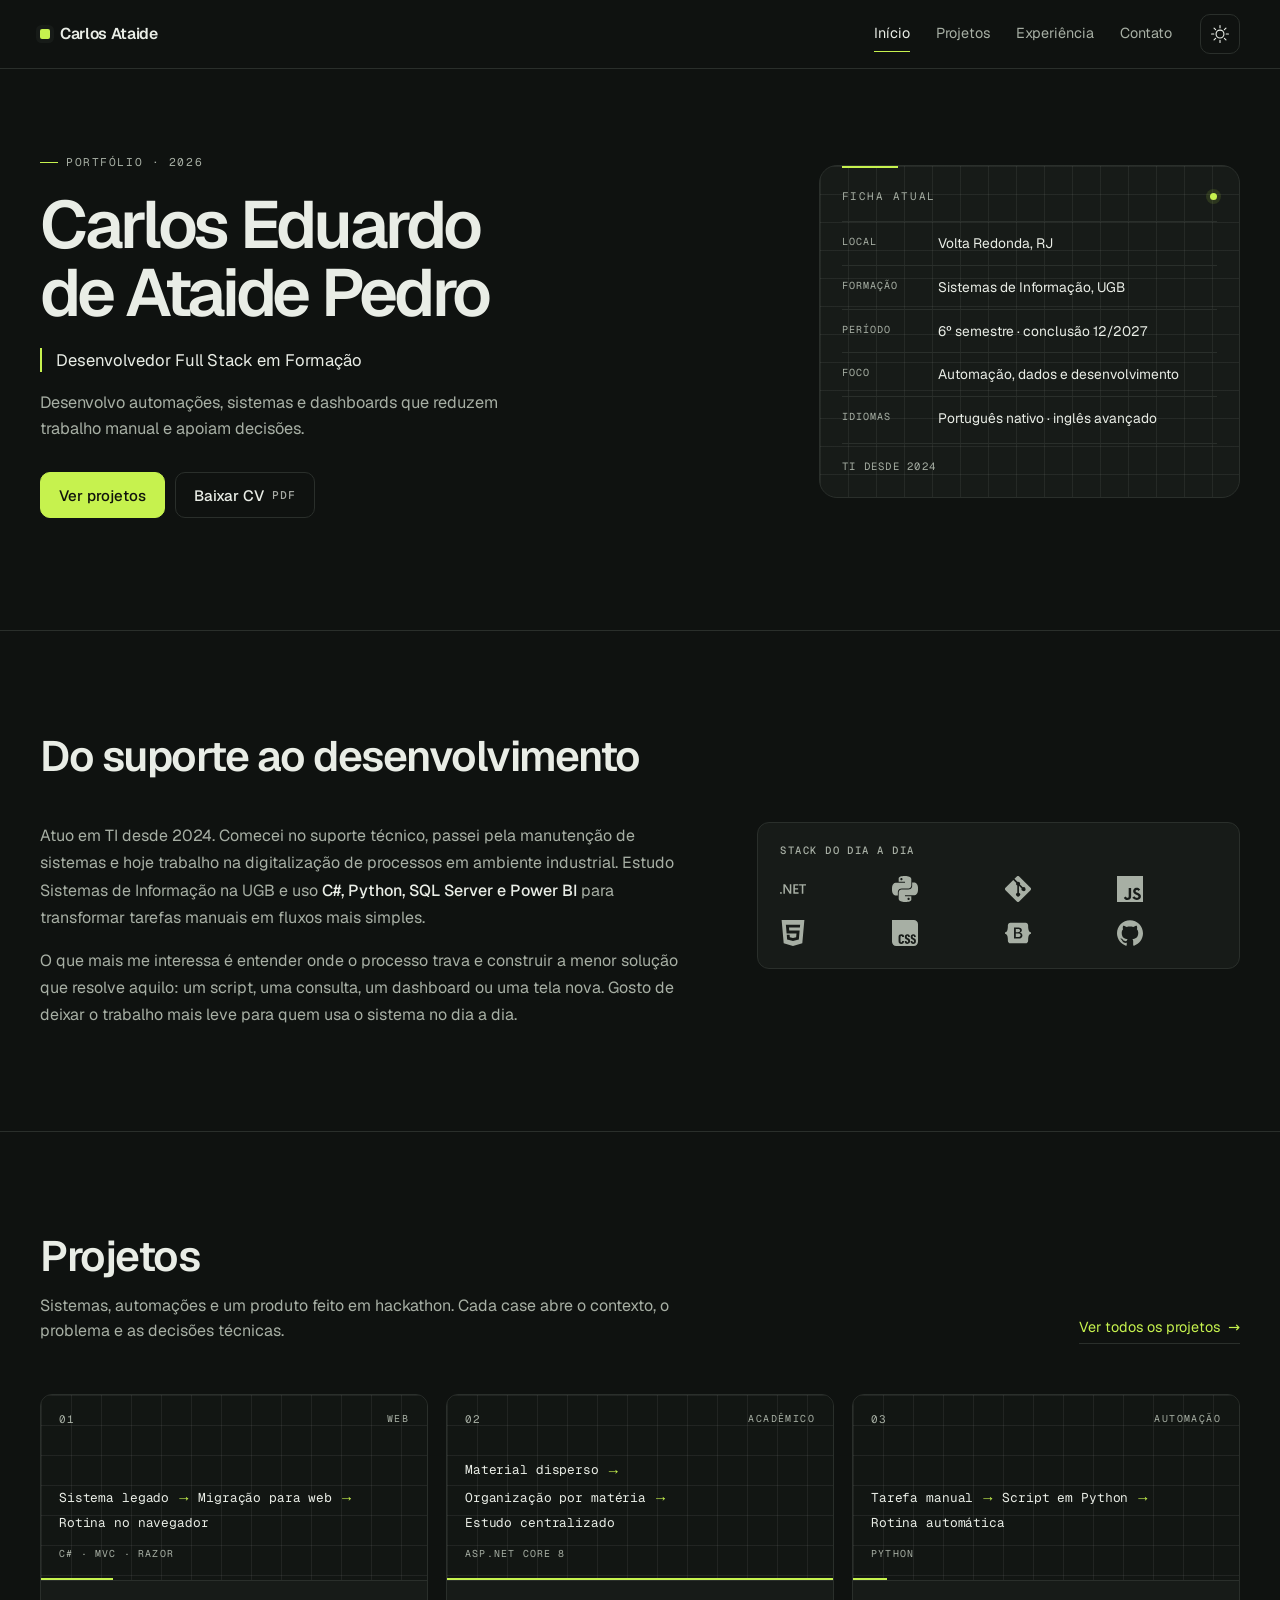
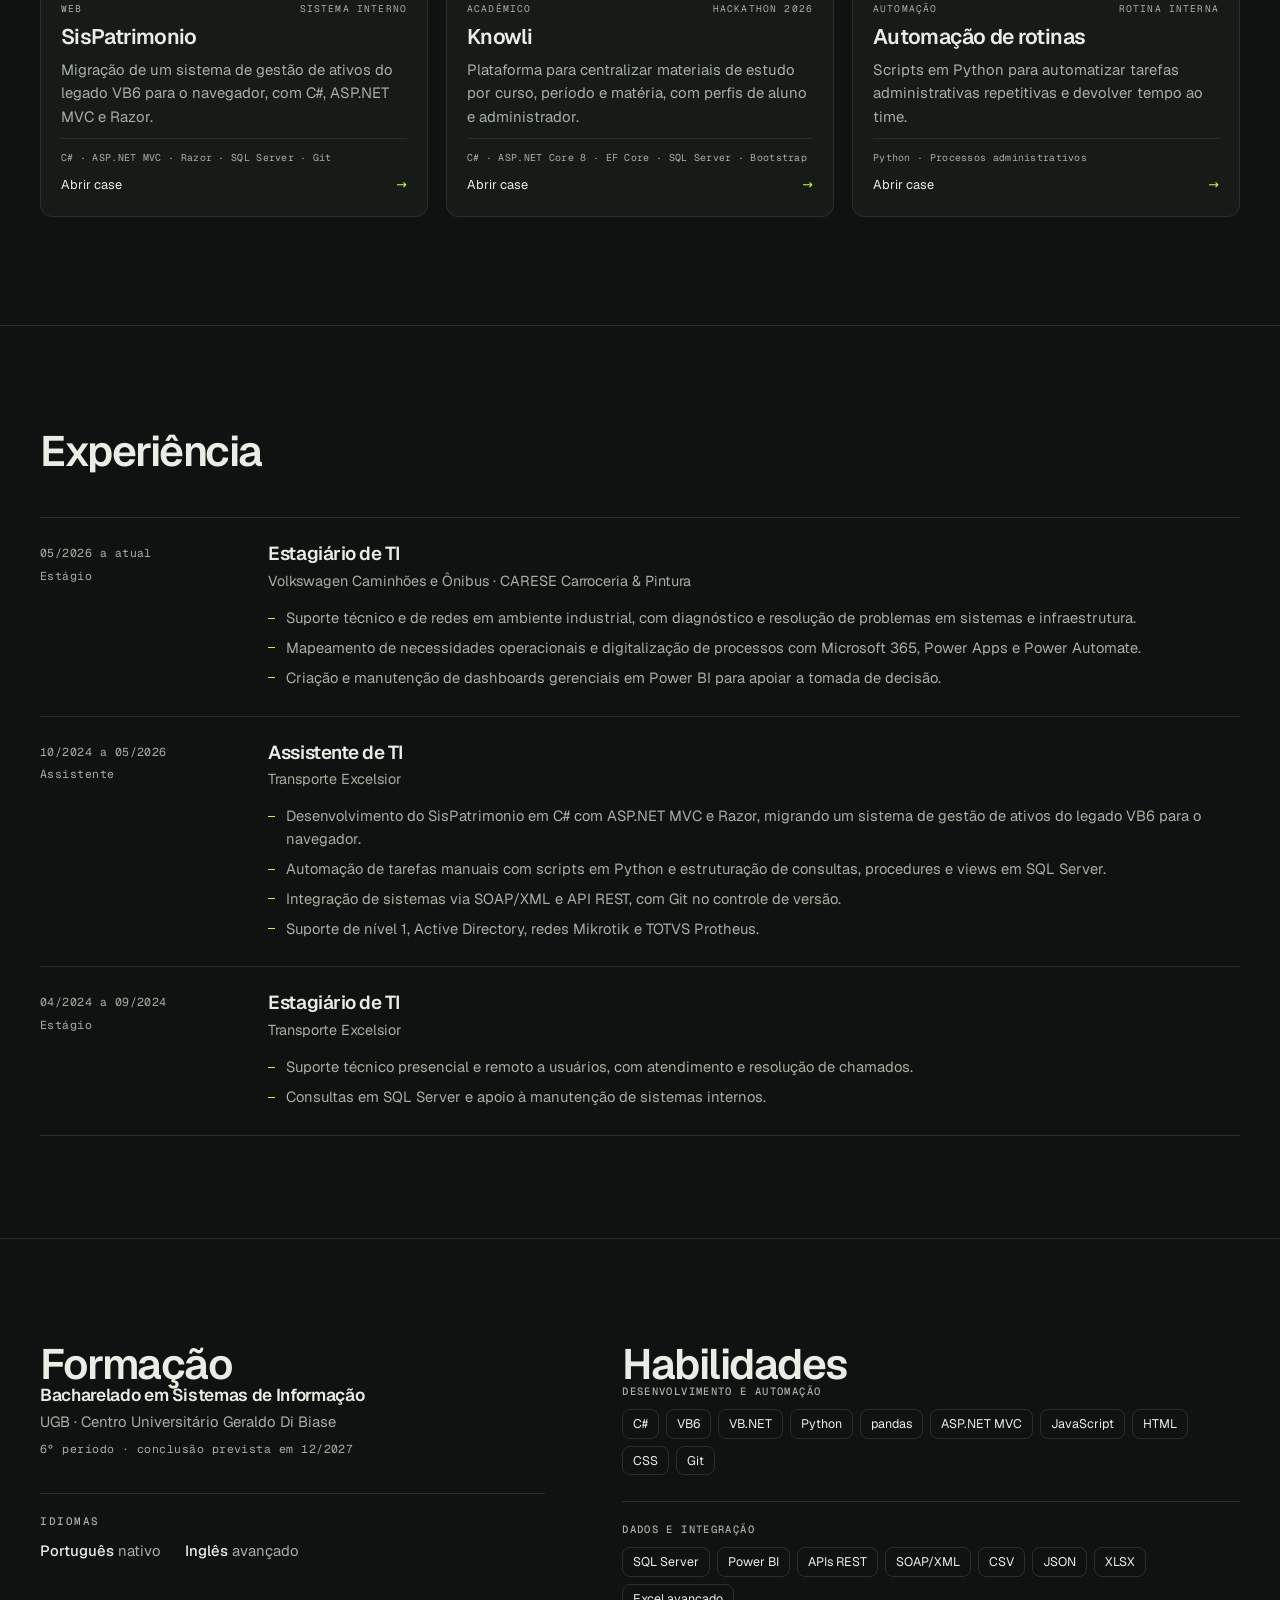
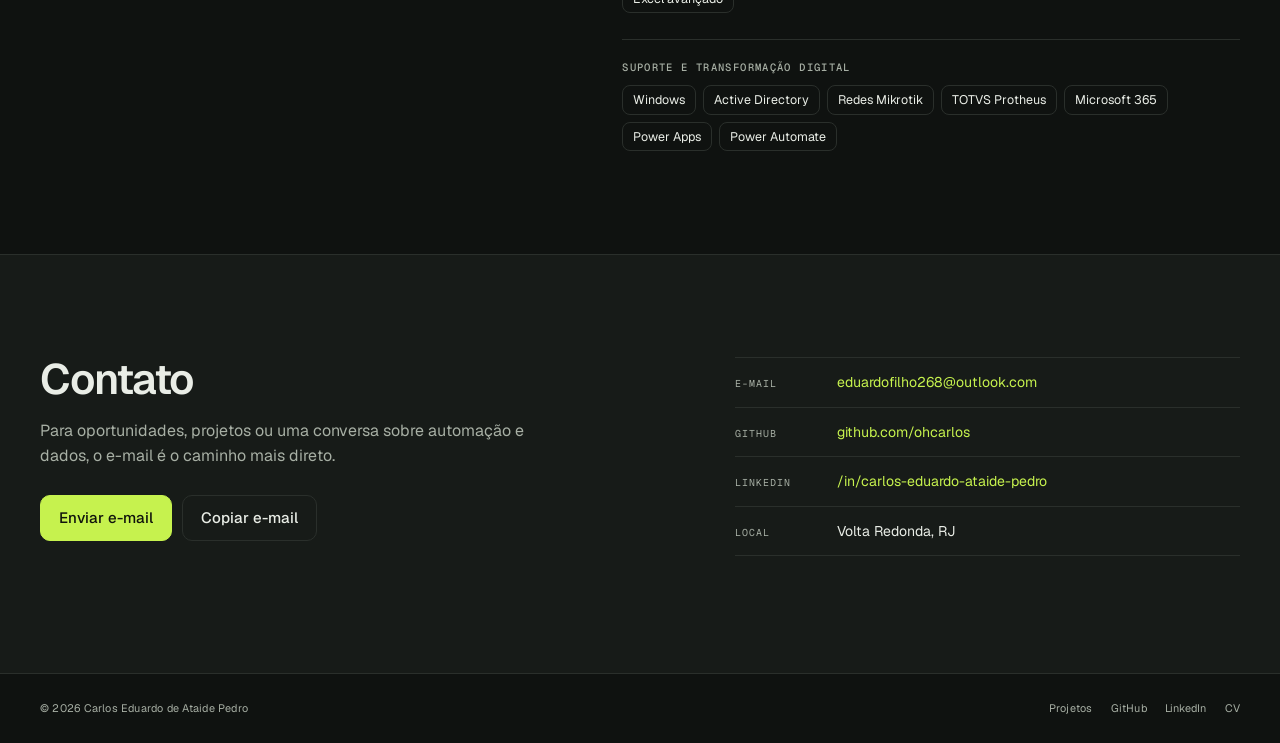
==== commit 79ca9384: "Adiciona carrossel de projetos e ajusta fluxos dos cards" ====
--- a/index.html
+++ b/index.html
@@ -3,7 +3,7 @@
 <head>
   <meta charset="utf-8">
   <meta name="viewport" content="width=device-width, initial-scale=1">
-  <title>Carlos Eduardo de Ataide Pedro | Portfólio</title>
+  <title>Carlos Eduardo | Portfólio</title>
   <meta name="description" content="Portfólio de Carlos Eduardo de Ataide Pedro, estudante de Sistemas de Informação em Volta Redonda, RJ. Projetos de desenvolvimento, automação e dados.">
   <meta name="theme-color" content="#0F1210">
   <meta property="og:title" content="Carlos Eduardo de Ataide Pedro | Portfólio">
@@ -26,6 +26,7 @@
   <link rel="preload" href="assets/fonts/geist-mono-latin-wght-normal.woff2" as="font" type="font/woff2" crossorigin>
   <link rel="stylesheet" href="assets/css/style.css">
   <script src="assets/js/site.js" defer></script>
+  <script src="assets/js/carousel.js" defer></script>
 </head>
 <body>
   <a class="skip-link" href="#main-content">Pular para o conteúdo</a>
@@ -72,7 +73,7 @@
         <div class="hero-copy" data-reveal>
           <p class="hero-kicker mono">Portfólio · 2026</p>
           <h1 class="hero-title" id="hero-title">Carlos Eduardo <span>de Ataide Pedro</span></h1>
-          <p class="hero-role">Estagiário de TI na Volkswagen Caminhões e Ônibus</p>
+          <p class="hero-role">Desenvolvedor Full Stack em Formação</p>
           <p class="hero-sub">Desenvolvo automações, sistemas e dashboards que reduzem trabalho manual e apoiam decisões.</p>
           <div class="hero-actions">
             <a class="btn btn-primary" href="projetos.html">Ver projetos</a>
@@ -115,7 +116,7 @@
     <section class="section" id="sobre" aria-labelledby="sobre-title">
       <div class="wrap">
         <div class="section-head">
-          <h2 id="sobre-title">Do suporte à automação</h2>
+          <h2 id="sobre-title">Do suporte ao desenvolvimento</h2>
         </div>
         <div class="about-grid">
           <div class="prose" data-reveal>
@@ -150,54 +151,69 @@
           <a class="text-link" href="projetos.html">Ver todos os projetos <span aria-hidden="true">→</span></a>
         </div>
 
-        <div class="project-grid" data-reveal>
-          <a class="project-card" href="projetos.html#sispatrimonio">
-            <div class="cover cover-a" aria-hidden="true">
-              <span class="cover-index mono">01</span>
-              <span class="cover-cat mono">Web</span>
-              <span class="cover-flow mono"><span>VB6</span><span class="arrow">→</span><span>Web</span></span>
-              <span class="cover-note mono">C# · MVC · Razor</span>
-            </div>
-            <div class="card-body">
-              <div class="card-meta mono"><span>Web</span><span>Sistema interno</span></div>
-              <h3 class="card-title">SisPatrimonio</h3>
-              <p class="card-summary">Migração de um sistema de gestão de ativos do legado VB6 para o navegador, com C#, ASP.NET MVC e Razor.</p>
-              <p class="card-stack mono">C# · ASP.NET MVC · Razor · SQL Server · Git</p>
-              <span class="card-cta">Abrir case <span aria-hidden="true">→</span></span>
-            </div>
-          </a>
-
-          <a class="project-card" href="projetos.html#knowli">
-            <div class="cover cover-b" aria-hidden="true">
-              <span class="cover-index mono">02</span>
-              <span class="cover-cat mono">Acadêmico</span>
-              <span class="cover-flow mono"><span>Curso</span><span class="arrow">→</span><span>Período</span><span class="arrow">→</span><span>Matéria</span></span>
-              <span class="cover-note mono">ASP.NET Core 8</span>
-            </div>
-            <div class="card-body">
-              <div class="card-meta mono"><span>Acadêmico</span><span>Hackathon 2026</span></div>
-              <h3 class="card-title">Knowli</h3>
-              <p class="card-summary">Plataforma para centralizar materiais de estudo por curso, período e matéria, com perfis de aluno e administrador.</p>
-              <p class="card-stack mono">C# · ASP.NET Core 8 · EF Core · SQL Server · Bootstrap</p>
-              <span class="card-cta">Abrir case <span aria-hidden="true">→</span></span>
-            </div>
-          </a>
-
-          <a class="project-card" href="projetos.html#automacao">
-            <div class="cover cover-c" aria-hidden="true">
-              <span class="cover-index mono">03</span>
-              <span class="cover-cat mono">Automação</span>
-              <span class="cover-flow mono"><span>Tarefa manual</span><span class="arrow">→</span><span>Script</span><span class="arrow">→</span><span>Menos tempo</span></span>
-              <span class="cover-note mono">Python</span>
-            </div>
-            <div class="card-body">
-              <div class="card-meta mono"><span>Automação</span><span>Rotina interna</span></div>
-              <h3 class="card-title">Automação de rotinas</h3>
-              <p class="card-summary">Scripts em Python para automatizar tarefas administrativas repetitivas e devolver tempo ao time.</p>
-              <p class="card-stack mono">Python · Processos administrativos</p>
-              <span class="card-cta">Abrir case <span aria-hidden="true">→</span></span>
-            </div>
-          </a>
+        <div class="carousel" data-carousel data-reveal>
+          <div class="carousel-bar">
+            <button class="carousel-btn" type="button" data-carousel-prev aria-label="Projeto anterior" disabled>
+              <svg class="icon" viewBox="0 0 16 16" fill="currentColor" aria-hidden="true" focusable="false">
+                <path fill-rule="evenodd" d="M11.354 1.646a.5.5 0 0 1 0 .708L5.707 8l5.647 5.646a.5.5 0 0 1-.708.708l-6-6a.5.5 0 0 1 0-.708l6-6a.5.5 0 0 1 .708 0"/>
+              </svg>
+            </button>
+            <button class="carousel-btn" type="button" data-carousel-next aria-label="Próximo projeto" disabled>
+              <svg class="icon" viewBox="0 0 16 16" fill="currentColor" aria-hidden="true" focusable="false">
+                <path fill-rule="evenodd" d="M4.646 1.646a.5.5 0 0 1 .708 0l6 6a.5.5 0 0 1 0 .708l-6 6a.5.5 0 0 1-.708-.708L10.293 8 4.646 2.354a.5.5 0 0 1 0-.708"/>
+              </svg>
+            </button>
+          </div>
+
+          <div class="carousel-track" data-carousel-track>
+            <a class="project-card" href="projetos.html#sispatrimonio">
+              <div class="cover cover-a" aria-hidden="true">
+                <span class="cover-index mono">01</span>
+                <span class="cover-cat mono">Web</span>
+                <span class="cover-flow mono"><span class="flow-step">Sistema legado<span class="arrow" aria-hidden="true">→</span></span><span class="flow-step">Migração para web<span class="arrow" aria-hidden="true">→</span></span><span class="flow-step">Rotina no navegador</span></span>
+                <span class="cover-note mono">C# · MVC · Razor</span>
+              </div>
+              <div class="card-body">
+                <div class="card-meta mono"><span>Web</span><span>Sistema interno</span></div>
+                <h3 class="card-title">SisPatrimonio</h3>
+                <p class="card-summary">Migração de um sistema de gestão de ativos do legado VB6 para o navegador, com C#, ASP.NET MVC e Razor.</p>
+                <p class="card-stack mono">C# · ASP.NET MVC · Razor · SQL Server · Git</p>
+                <span class="card-cta">Abrir case <span aria-hidden="true">→</span></span>
+              </div>
+            </a>
+
+            <a class="project-card" href="projetos.html#knowli">
+              <div class="cover cover-b" aria-hidden="true">
+                <span class="cover-index mono">02</span>
+                <span class="cover-cat mono">Acadêmico</span>
+                <span class="cover-flow mono"><span class="flow-step">Material disperso<span class="arrow" aria-hidden="true">→</span></span><span class="flow-step">Organização por matéria<span class="arrow" aria-hidden="true">→</span></span><span class="flow-step">Estudo centralizado</span></span>
+                <span class="cover-note mono">ASP.NET Core 8</span>
+              </div>
+              <div class="card-body">
+                <div class="card-meta mono"><span>Acadêmico</span><span>Hackathon 2026</span></div>
+                <h3 class="card-title">Knowli</h3>
+                <p class="card-summary">Plataforma para centralizar materiais de estudo por curso, período e matéria, com perfis de aluno e administrador.</p>
+                <p class="card-stack mono">C# · ASP.NET Core 8 · EF Core · SQL Server · Bootstrap</p>
+                <span class="card-cta">Abrir case <span aria-hidden="true">→</span></span>
+              </div>
+            </a>
+
+            <a class="project-card" href="projetos.html#automacao">
+              <div class="cover cover-c" aria-hidden="true">
+                <span class="cover-index mono">03</span>
+                <span class="cover-cat mono">Automação</span>
+                <span class="cover-flow mono"><span class="flow-step">Tarefa manual<span class="arrow" aria-hidden="true">→</span></span><span class="flow-step">Script em Python<span class="arrow" aria-hidden="true">→</span></span><span class="flow-step">Rotina automática</span></span>
+                <span class="cover-note mono">Python</span>
+              </div>
+              <div class="card-body">
+                <div class="card-meta mono"><span>Automação</span><span>Rotina interna</span></div>
+                <h3 class="card-title">Automação de rotinas</h3>
+                <p class="card-summary">Scripts em Python para automatizar tarefas administrativas repetitivas e devolver tempo ao time.</p>
+                <p class="card-stack mono">Python · Processos administrativos</p>
+                <span class="card-cta">Abrir case <span aria-hidden="true">→</span></span>
+              </div>
+            </a>
+          </div>
         </div>
       </div>
     </section>
--- a/assets/css/style.css
+++ b/assets/css/style.css
@@ -660,10 +660,71 @@
 
 /* Projetos ---------------------------------------------------------------- */
 
-.project-grid {
-  display: grid;
-  grid-template-columns: repeat(3, minmax(0, 1fr));
+.carousel {
+  position: relative;
+}
+
+.carousel--page {
+  margin-top: 28px;
+}
+
+.carousel-bar {
+  display: none;
+  justify-content: flex-end;
+  gap: 8px;
+  margin-bottom: 14px;
+}
+
+.carousel.has-overflow .carousel-bar {
+  display: flex;
+}
+
+.carousel-btn {
+  display: inline-flex;
+  align-items: center;
+  justify-content: center;
+  width: 40px;
+  height: 40px;
+  padding: 0;
+  border: 1px solid var(--line);
+  border-radius: 10px;
+  background: transparent;
+  color: var(--text);
+  cursor: pointer;
+  transition: border-color 0.2s ease, background-color 0.2s ease,
+    opacity 0.2s ease;
+}
+
+.carousel-btn:hover:not(:disabled) {
+  border-color: var(--accent);
+  background: var(--surface);
+}
+
+.carousel-btn:disabled {
+  opacity: 0.35;
+  cursor: default;
+}
+
+.carousel-track {
+  display: flex;
   gap: 18px;
+  margin-inline: -6px;
+  padding: 6px;
+  overflow-x: auto;
+  overscroll-behavior-x: contain;
+  scroll-snap-type: x mandatory;
+  scroll-padding-inline: 6px;
+  scrollbar-width: none;
+  -ms-overflow-style: none;
+}
+
+.carousel-track::-webkit-scrollbar {
+  display: none;
+}
+
+.carousel-track > .project-card {
+  flex: 0 0 calc((100% - 36px) / 3);
+  scroll-snap-align: start;
 }
 
 .project-card {
@@ -744,12 +805,18 @@
   display: flex;
   flex-wrap: wrap;
   align-items: center;
-  gap: 7px;
+  gap: 6px 10px;
   padding-right: 12px;
   color: var(--text);
   font-size: 0.8rem;
   letter-spacing: -0.01em;
   line-height: 1.4;
+}
+
+.flow-step {
+  display: inline-flex;
+  align-items: center;
+  gap: 10px;
 }
 
 .cover-flow .arrow {
@@ -1142,10 +1209,6 @@
   font-weight: 500;
 }
 
-.project-grid-page {
-  margin-top: 28px;
-}
-
 .empty-state {
   margin-top: 28px;
   padding: 48px 24px;
@@ -1400,8 +1463,8 @@
     grid-template-columns: minmax(0, 1.1fr) minmax(260px, 0.9fr);
   }
 
-  .project-grid {
-    grid-template-columns: repeat(2, minmax(0, 1fr));
+  .carousel-track > .project-card {
+    flex-basis: calc((100% - 18px) / 2);
   }
 }
 
@@ -1488,10 +1551,6 @@
     flex-direction: row;
     gap: 14px;
   }
-
-  .project-grid {
-    grid-template-columns: repeat(2, minmax(0, 1fr));
-  }
 }
 
 @media (max-width: 639px) {
@@ -1503,8 +1562,8 @@
     font-size: clamp(2.3rem, 10.5vw, 3rem);
   }
 
-  .project-grid {
-    grid-template-columns: minmax(0, 1fr);
+  .carousel-track > .project-card {
+    flex-basis: 100%;
   }
 
   .section-head-row {
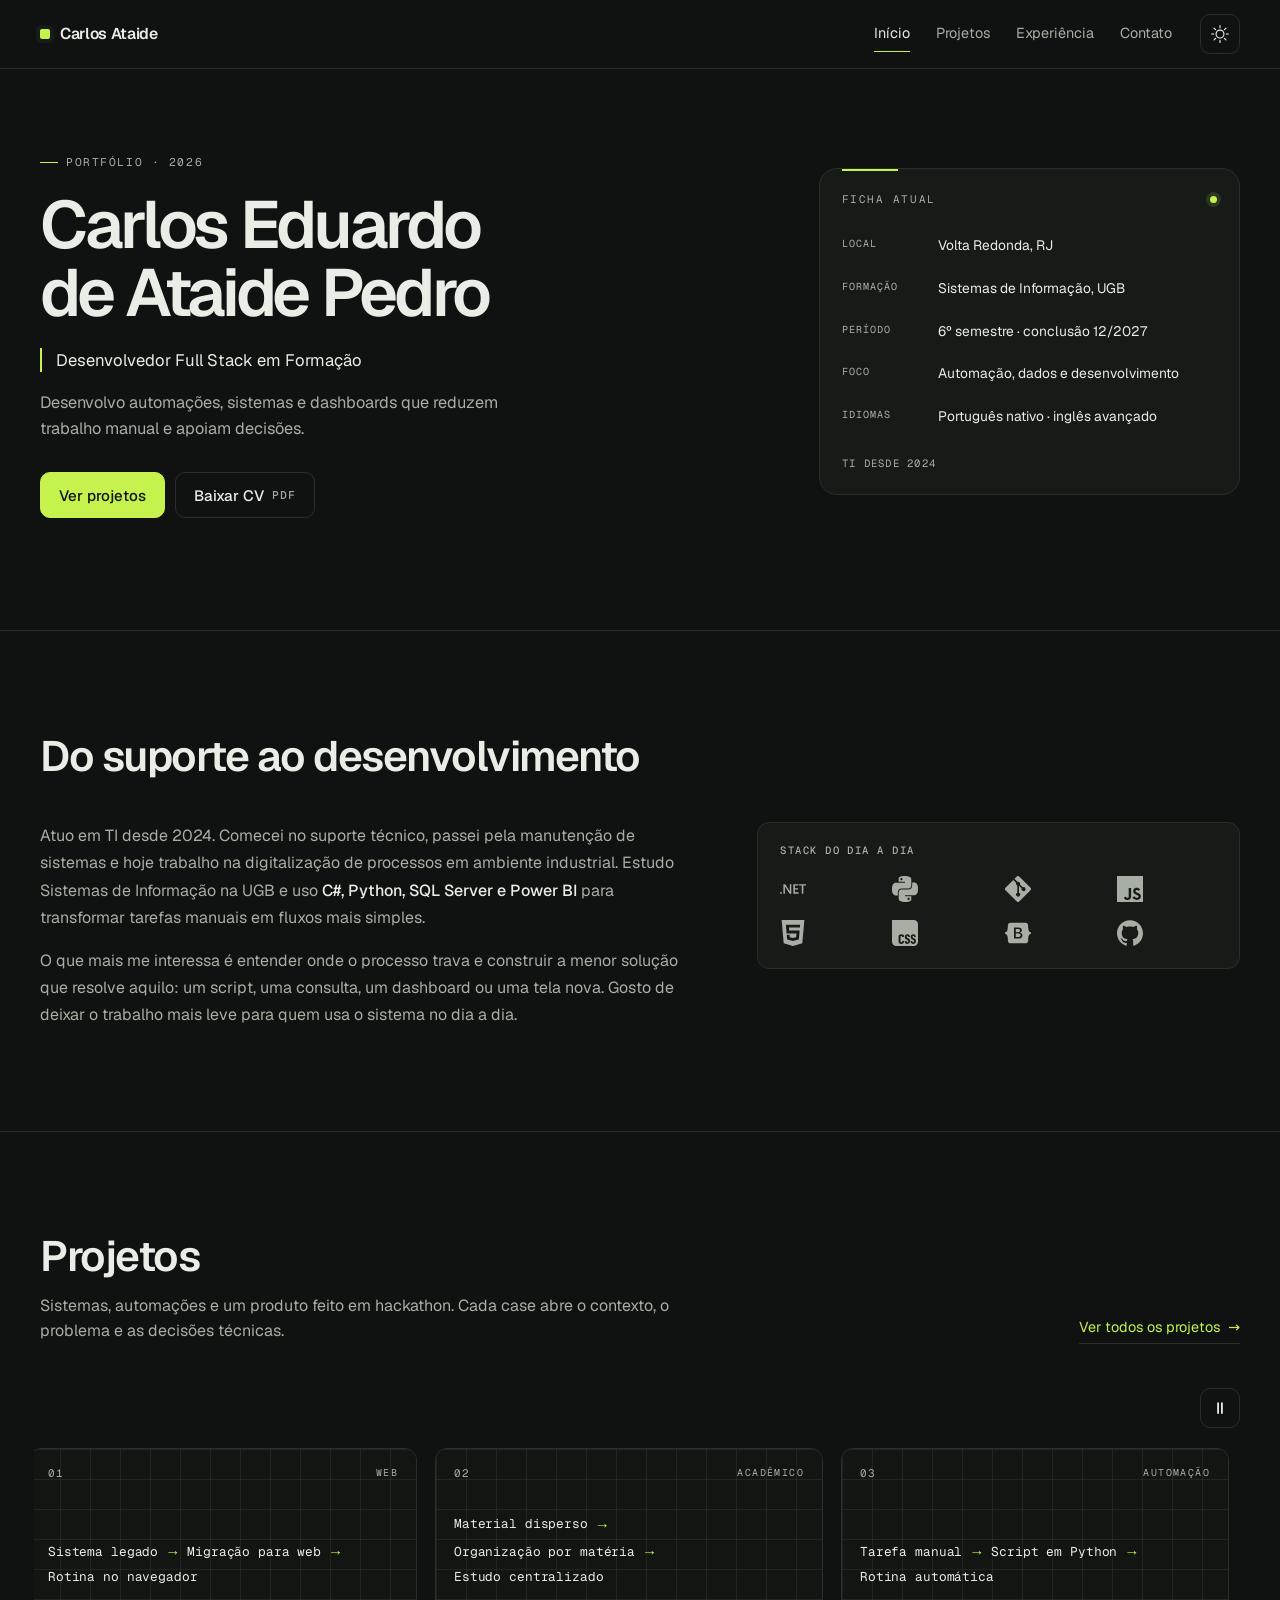
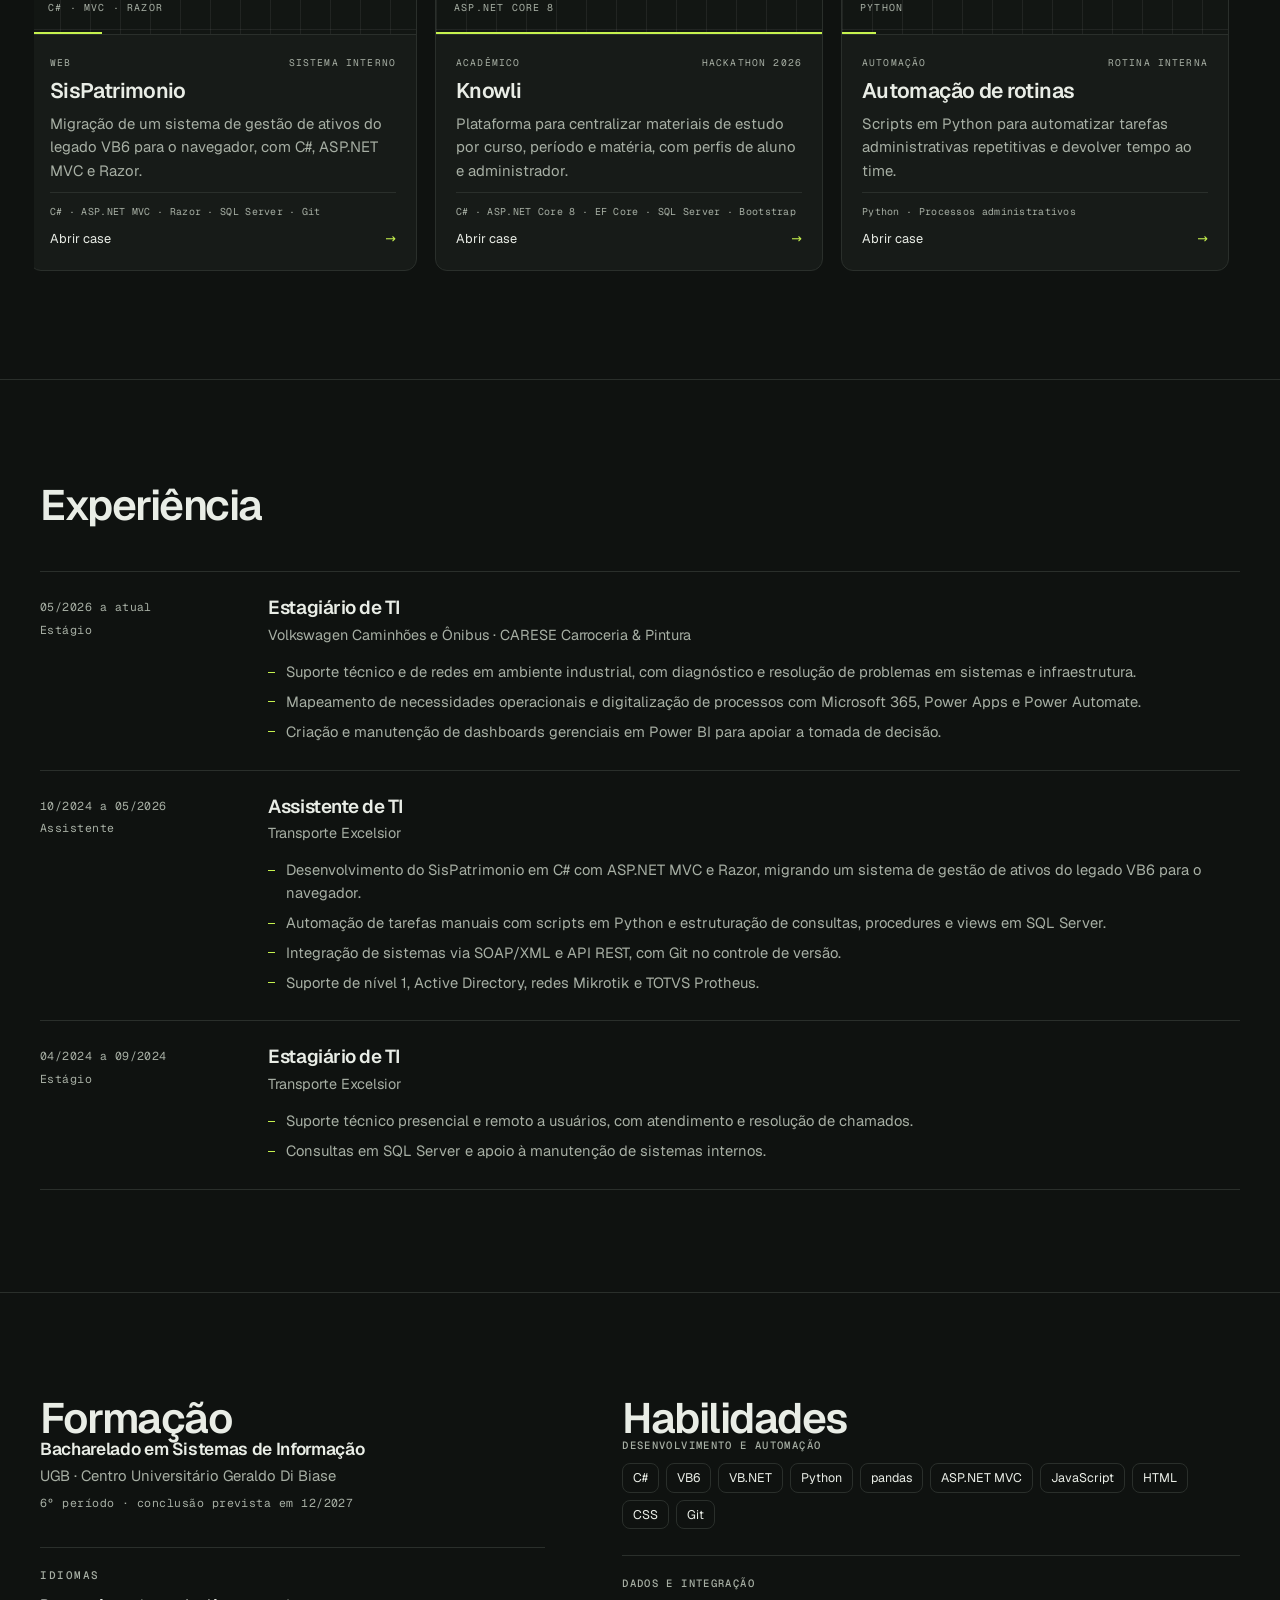
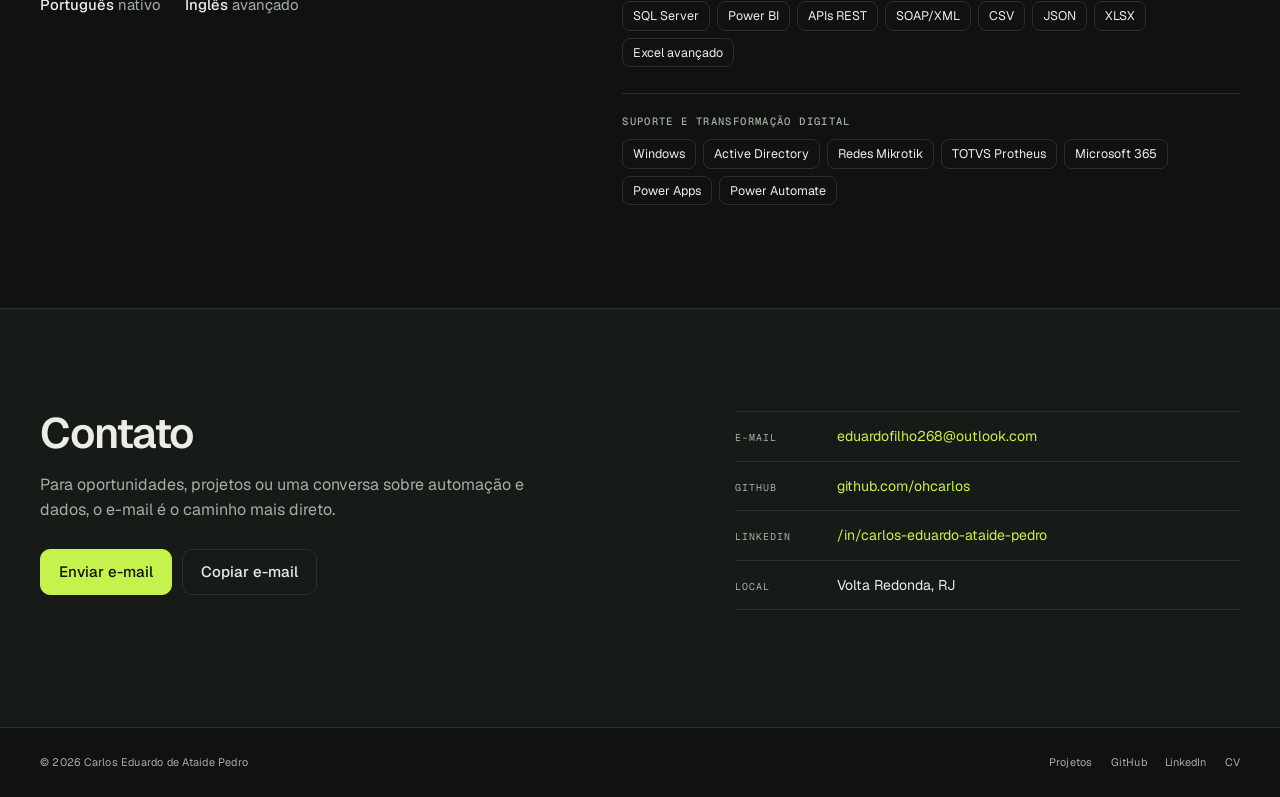
==== commit 5739835e: "Adiciona movimento continuo aos cards de projetos da home" ====
--- a/index.html
+++ b/index.html
@@ -151,8 +151,16 @@
           <a class="text-link" href="projetos.html">Ver todos os projetos <span aria-hidden="true">→</span></a>
         </div>
 
-        <div class="carousel" data-carousel data-reveal>
+        <div class="carousel" data-carousel data-carousel-auto data-reveal>
           <div class="carousel-bar">
+            <button class="carousel-btn carousel-toggle" type="button" data-carousel-toggle aria-label="Pausar movimento" aria-pressed="false">
+              <svg class="icon icon-pause" viewBox="0 0 16 16" fill="currentColor" aria-hidden="true" focusable="false">
+                <path d="M5.5 3h1.6v10H5.5zM8.9 3h1.6v10H8.9z"/>
+              </svg>
+              <svg class="icon icon-play" viewBox="0 0 16 16" fill="currentColor" aria-hidden="true" focusable="false">
+                <path d="M5.5 3.2v9.6L12.6 8z"/>
+              </svg>
+            </button>
             <button class="carousel-btn" type="button" data-carousel-prev aria-label="Projeto anterior" disabled>
               <svg class="icon" viewBox="0 0 16 16" fill="currentColor" aria-hidden="true" focusable="false">
                 <path fill-rule="evenodd" d="M11.354 1.646a.5.5 0 0 1 0 .708L5.707 8l5.647 5.646a.5.5 0 0 1-.708.708l-6-6a.5.5 0 0 1 0-.708l6-6a.5.5 0 0 1 .708 0"/>
--- a/assets/css/style.css
+++ b/assets/css/style.css
@@ -446,9 +446,6 @@
   border: 1px solid var(--line);
   border-radius: var(--radius-lg);
   background-color: var(--surface);
-  background-image: linear-gradient(var(--grid) 1px, transparent 1px),
-    linear-gradient(90deg, var(--grid) 1px, transparent 1px);
-  background-size: 28px 28px;
   overflow: hidden;
 }
 
@@ -486,7 +483,23 @@
   grid-template-columns: 84px minmax(0, 1fr);
   gap: 12px;
   padding: 11px 0;
-  border-top: 1px solid var(--line);
+}
+
+@supports (grid-template-columns: subgrid) {
+  .id-card dl {
+    display: grid;
+    grid-template-columns: minmax(84px, max-content) minmax(0, 1fr);
+    column-gap: 12px;
+  }
+
+  .id-card dl > div {
+    grid-column: 1 / -1;
+    grid-template-columns: subgrid;
+  }
+
+  .id-card dt {
+    white-space: nowrap;
+  }
 }
 
 .id-card dt {
@@ -506,7 +519,6 @@
 .id-card-foot {
   margin-top: 4px;
   padding-top: 14px;
-  border-top: 1px solid var(--line);
   color: var(--muted);
   font-size: 0.66rem;
   letter-spacing: 0.12em;
@@ -703,6 +715,32 @@
 .carousel-btn:disabled {
   opacity: 0.35;
   cursor: default;
+}
+
+.carousel-toggle {
+  display: none;
+}
+
+.carousel.is-auto .carousel-toggle {
+  display: inline-flex;
+}
+
+.carousel.is-auto [data-carousel-prev],
+.carousel.is-auto [data-carousel-next] {
+  display: none;
+}
+
+.carousel-toggle .icon-play,
+.carousel-toggle[aria-pressed="true"] .icon-pause {
+  display: none;
+}
+
+.carousel-toggle[aria-pressed="true"] .icon-play {
+  display: block;
+}
+
+.carousel.is-auto .carousel-track {
+  scroll-snap-type: none;
 }
 
 .carousel-track {
@@ -1594,3 +1632,4 @@
     right: 10px;
   }
 }
+// refresh
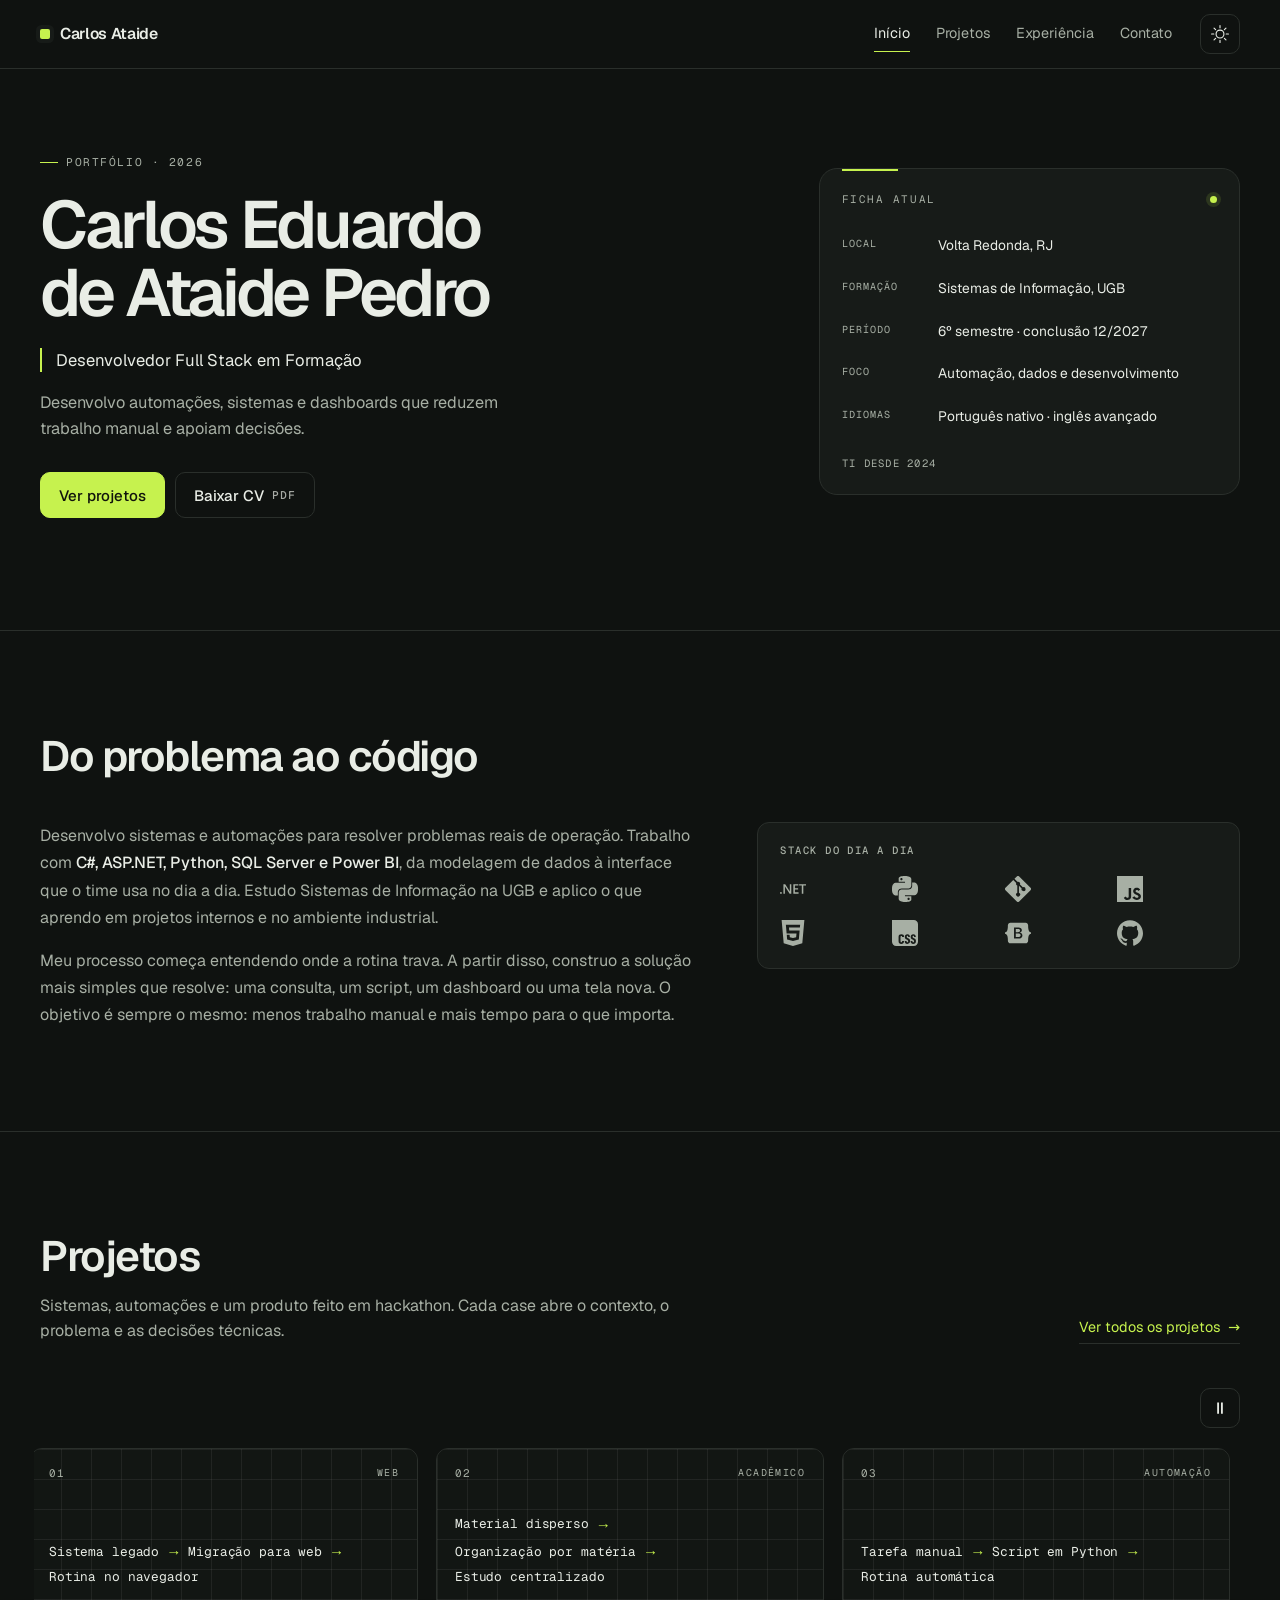
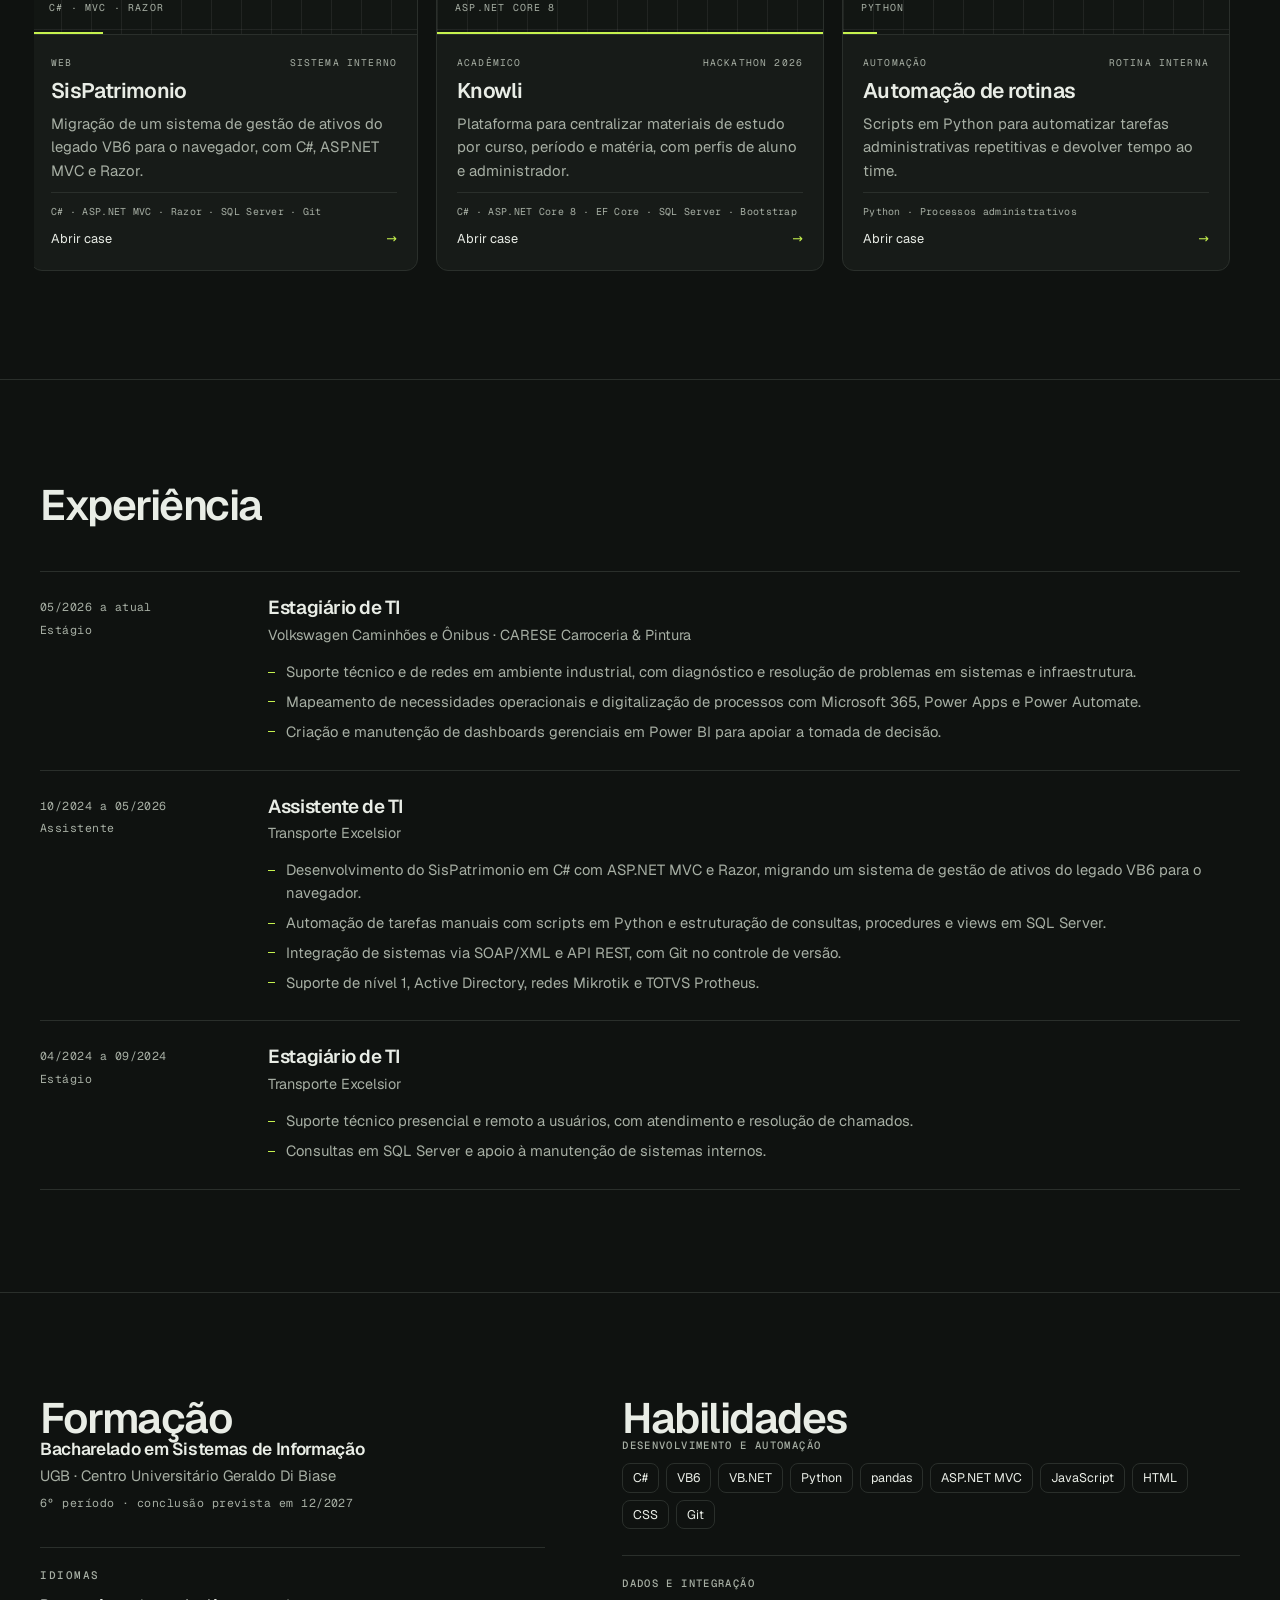
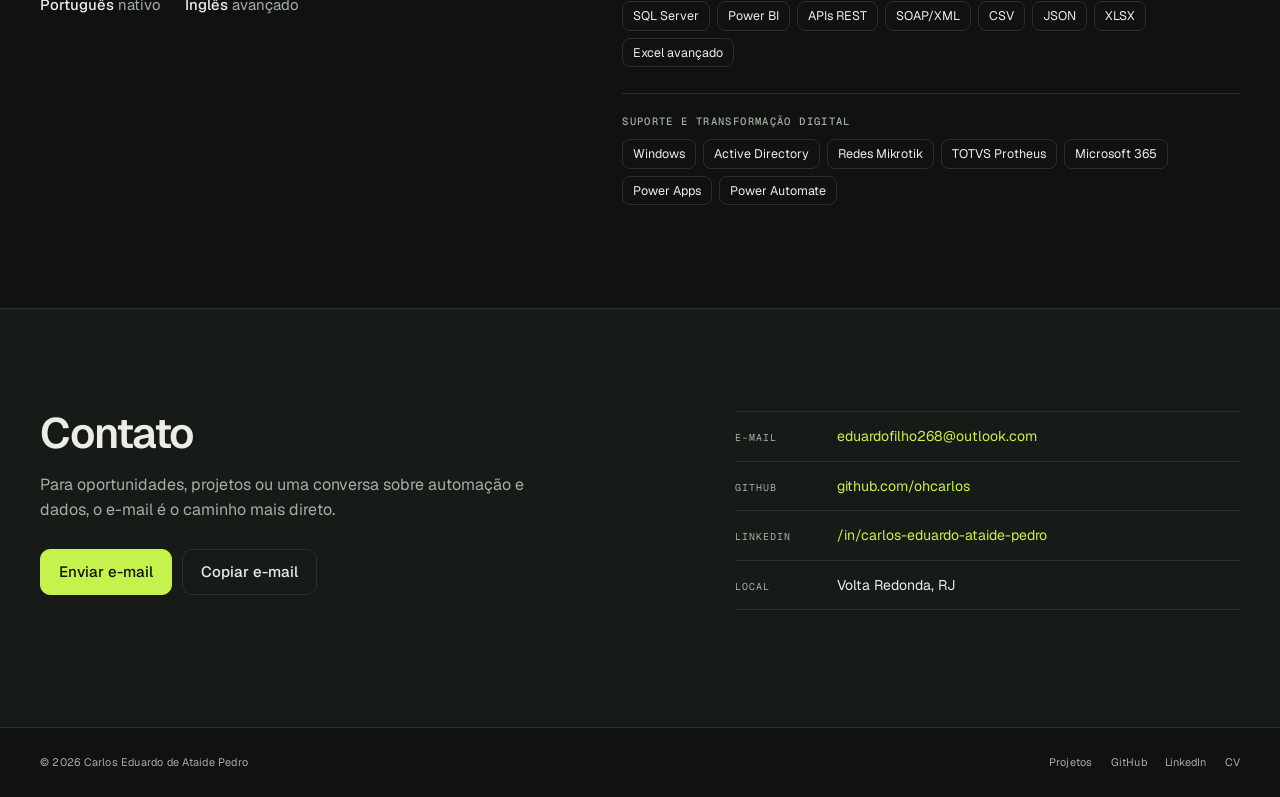
==== commit d205649a: "Atualiza a secao sobre com foco em desenvolvimento" ====
--- a/index.html
+++ b/index.html
@@ -116,12 +116,12 @@
     <section class="section" id="sobre" aria-labelledby="sobre-title">
       <div class="wrap">
         <div class="section-head">
-          <h2 id="sobre-title">Do suporte ao desenvolvimento</h2>
+          <h2 id="sobre-title">Do problema ao código</h2>
         </div>
         <div class="about-grid">
           <div class="prose" data-reveal>
-            <p>Atuo em TI desde 2024. Comecei no suporte técnico, passei pela manutenção de sistemas e hoje trabalho na digitalização de processos em ambiente industrial. Estudo Sistemas de Informação na UGB e uso <strong>C#, Python, SQL Server e Power BI</strong> para transformar tarefas manuais em fluxos mais simples.</p>
-            <p>O que mais me interessa é entender onde o processo trava e construir a menor solução que resolve aquilo: um script, uma consulta, um dashboard ou uma tela nova. Gosto de deixar o trabalho mais leve para quem usa o sistema no dia a dia.</p>
+            <p>Desenvolvo sistemas e automações para resolver problemas reais de operação. Trabalho com <strong>C#, ASP.NET, Python, SQL Server e Power BI</strong>, da modelagem de dados à interface que o time usa no dia a dia. Estudo Sistemas de Informação na UGB e aplico o que aprendo em projetos internos e no ambiente industrial.</p>
+            <p>Meu processo começa entendendo onde a rotina trava. A partir disso, construo a solução mais simples que resolve: uma consulta, um script, um dashboard ou uma tela nova. O objetivo é sempre o mesmo: menos trabalho manual e mais tempo para o que importa.</p>
           </div>
 
           <aside class="stack-panel" aria-label="Tecnologias do dia a dia" data-reveal>
--- a/assets/css/style.css
+++ b/assets/css/style.css
@@ -1632,4 +1632,3 @@
     right: 10px;
   }
 }
-// refresh
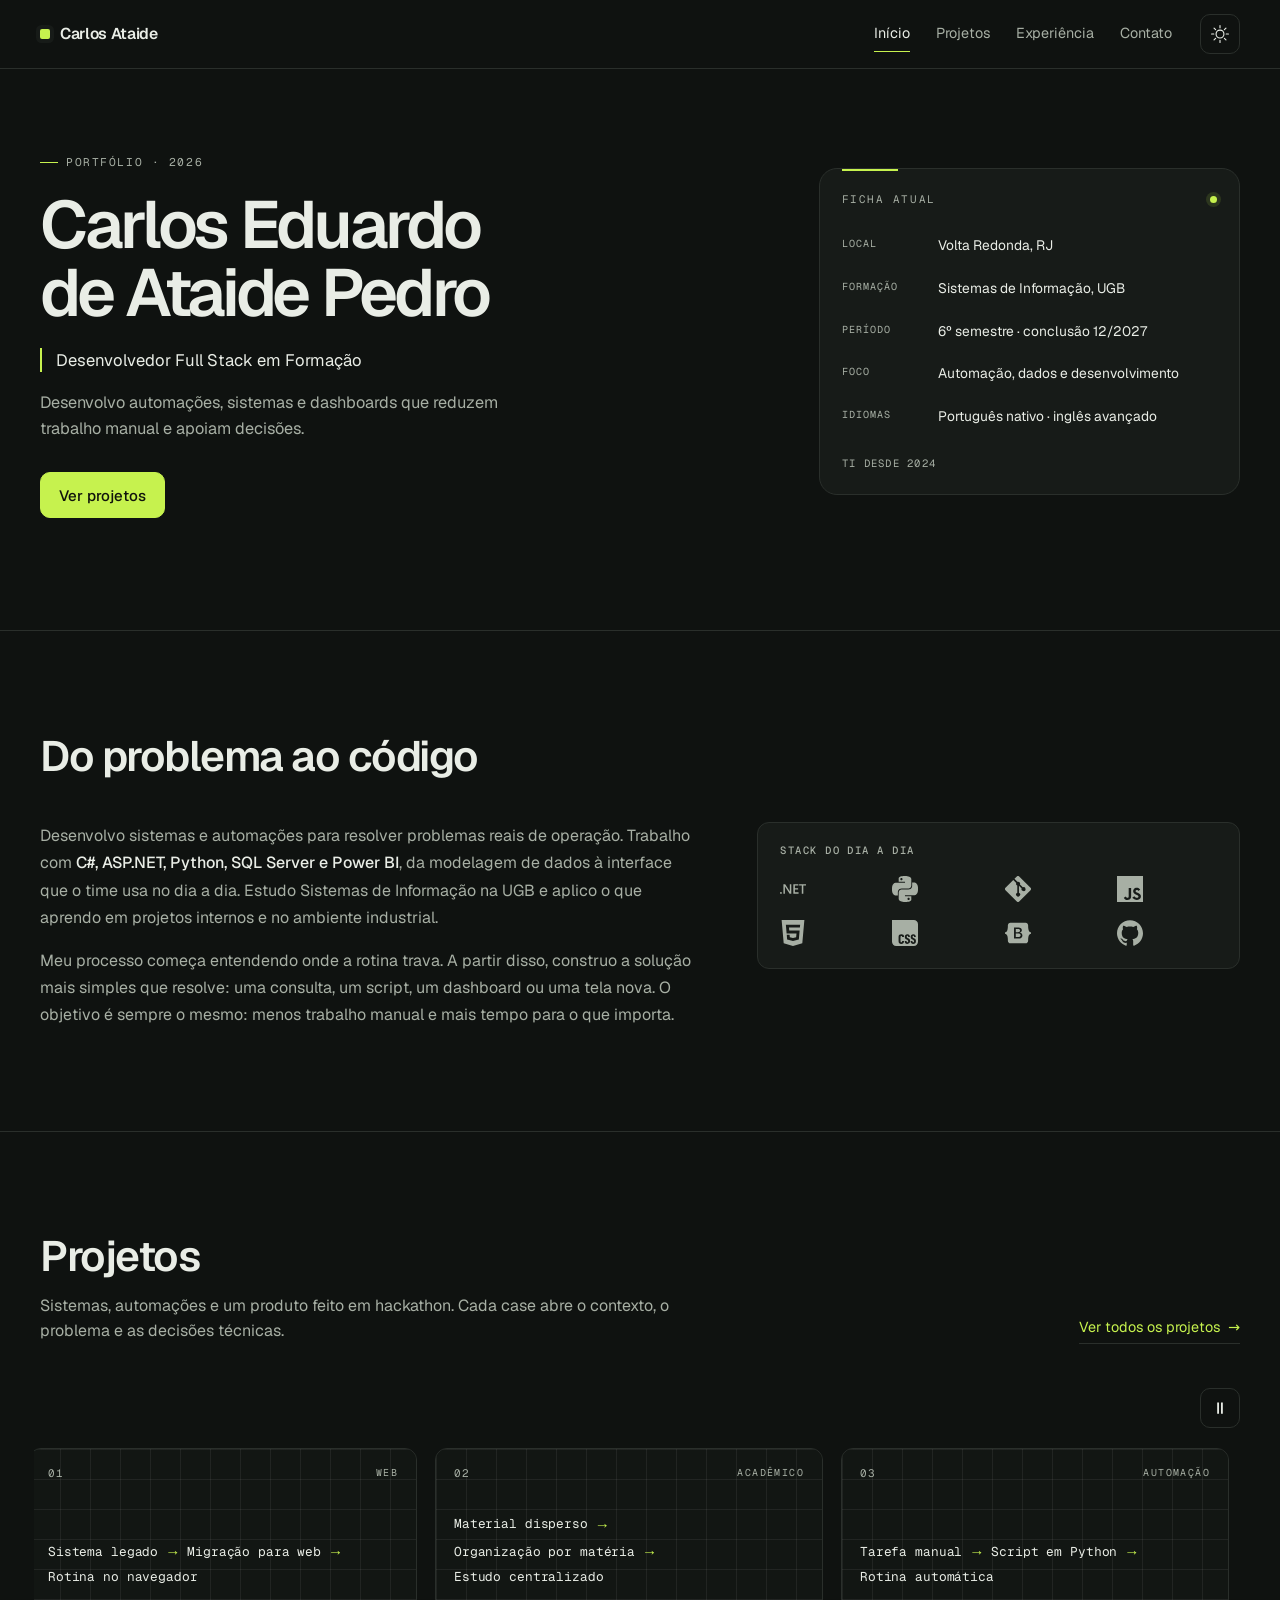
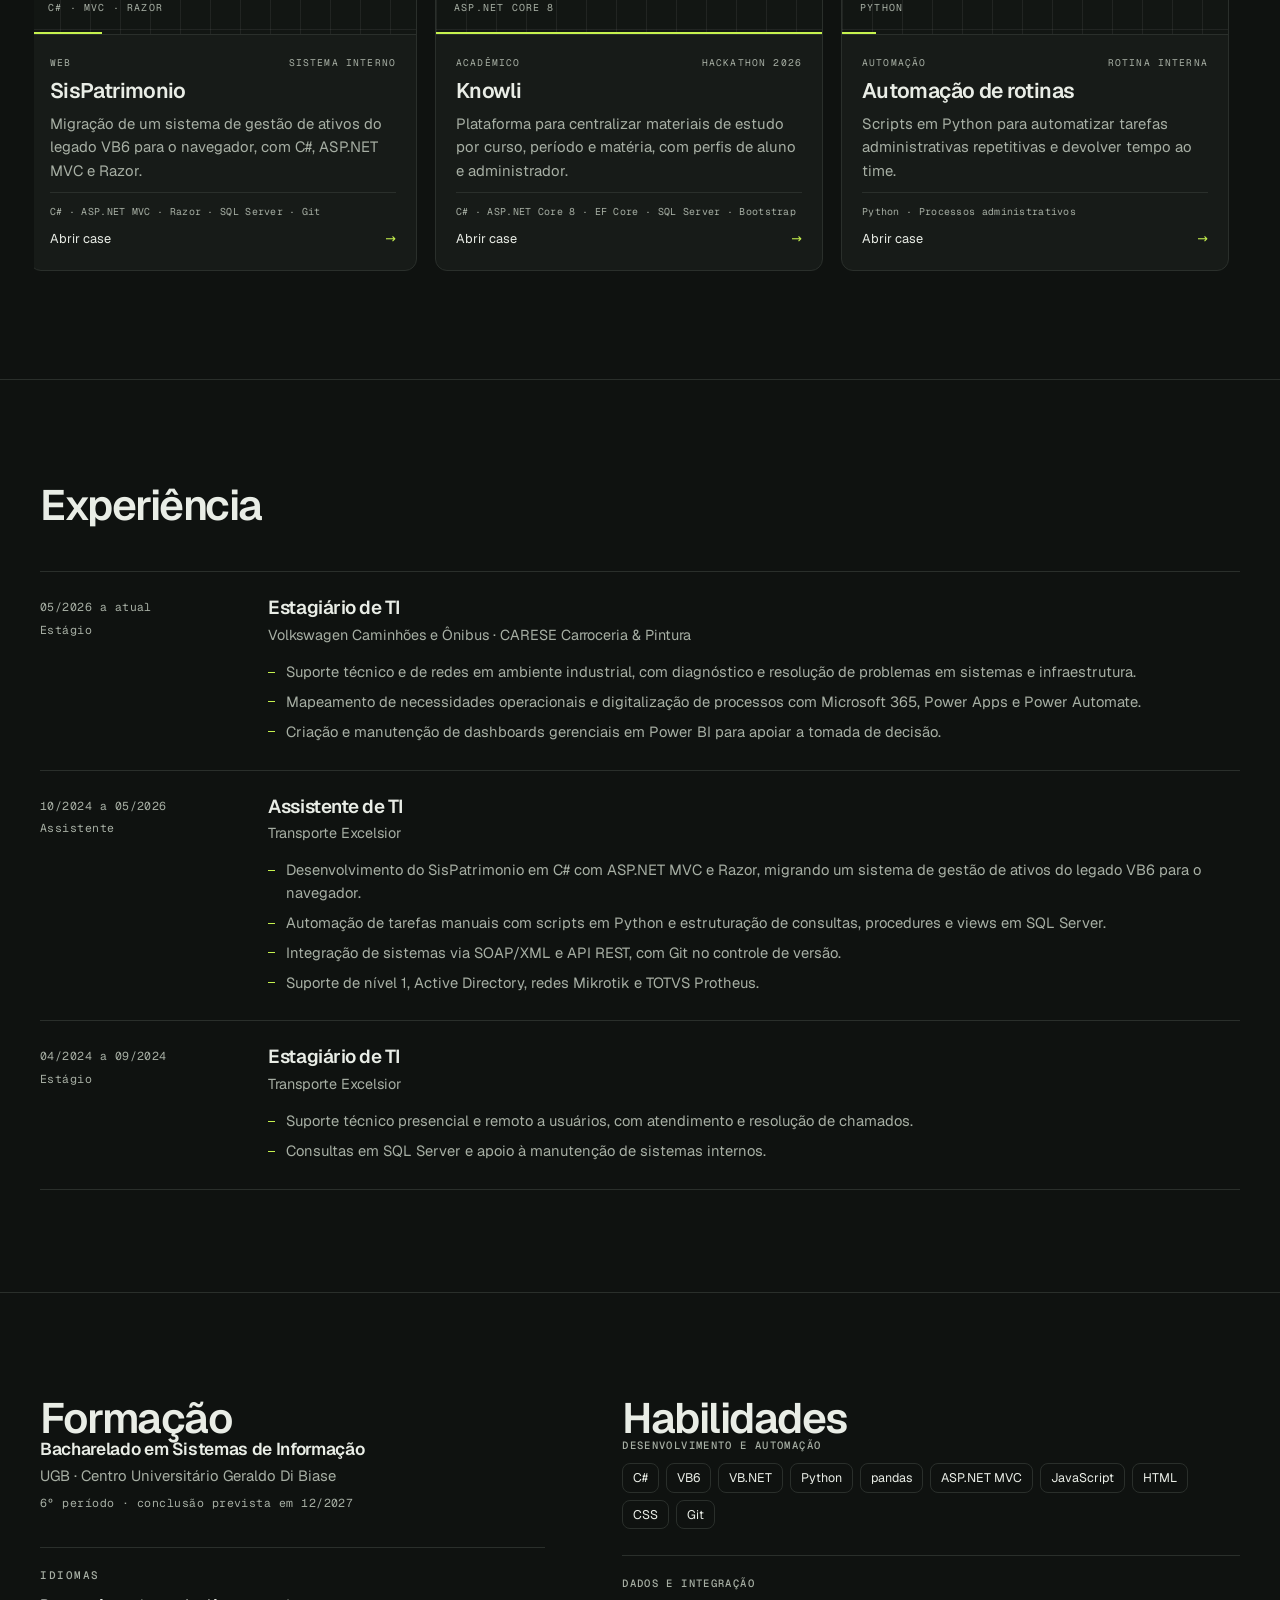
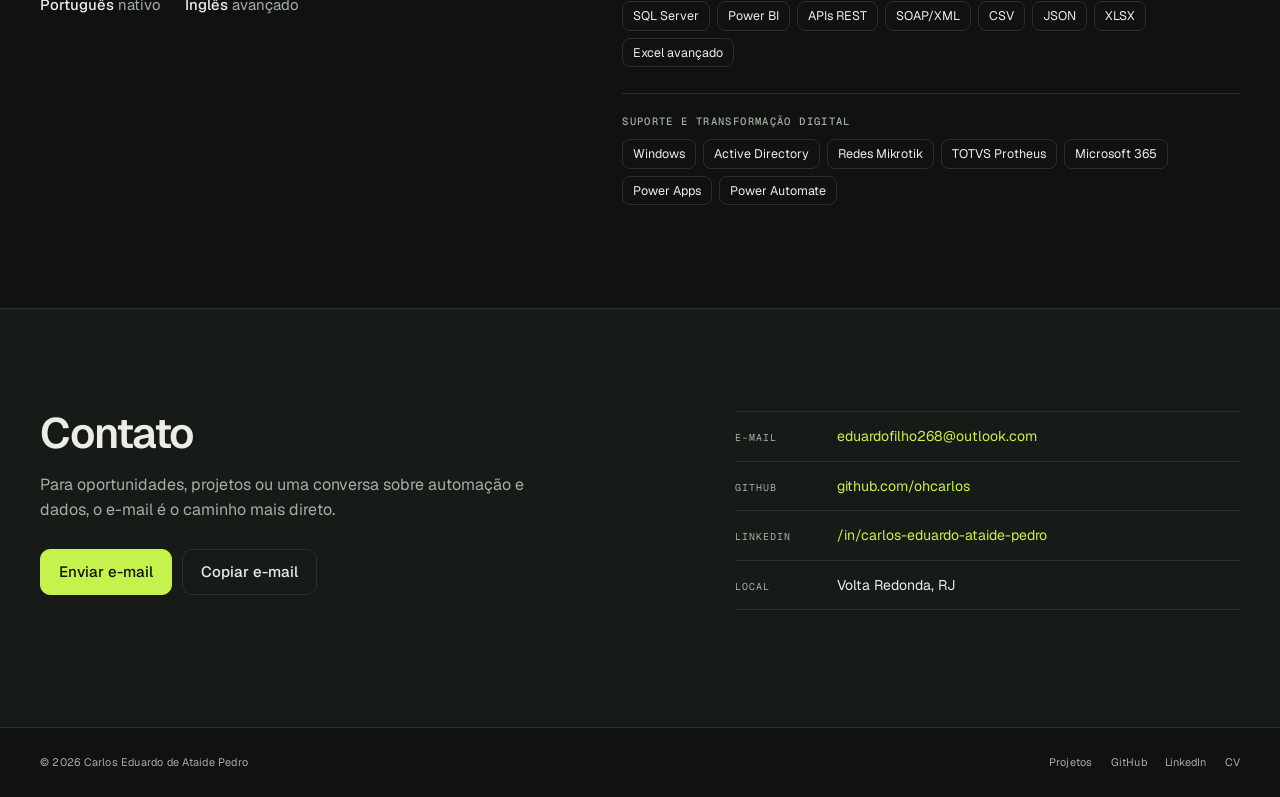
==== commit d3a19254: "Remove botao de baixar CV do hero" ====
--- a/index.html
+++ b/index.html
@@ -77,7 +77,6 @@
           <p class="hero-sub">Desenvolvo automações, sistemas e dashboards que reduzem trabalho manual e apoiam decisões.</p>
           <div class="hero-actions">
             <a class="btn btn-primary" href="projetos.html">Ver projetos</a>
-            <a class="btn btn-ghost" href="assets/CV_Carlos_Eduardo.pdf" download>Baixar CV <span class="mono" aria-hidden="true">PDF</span></a>
           </div>
         </div>
 
